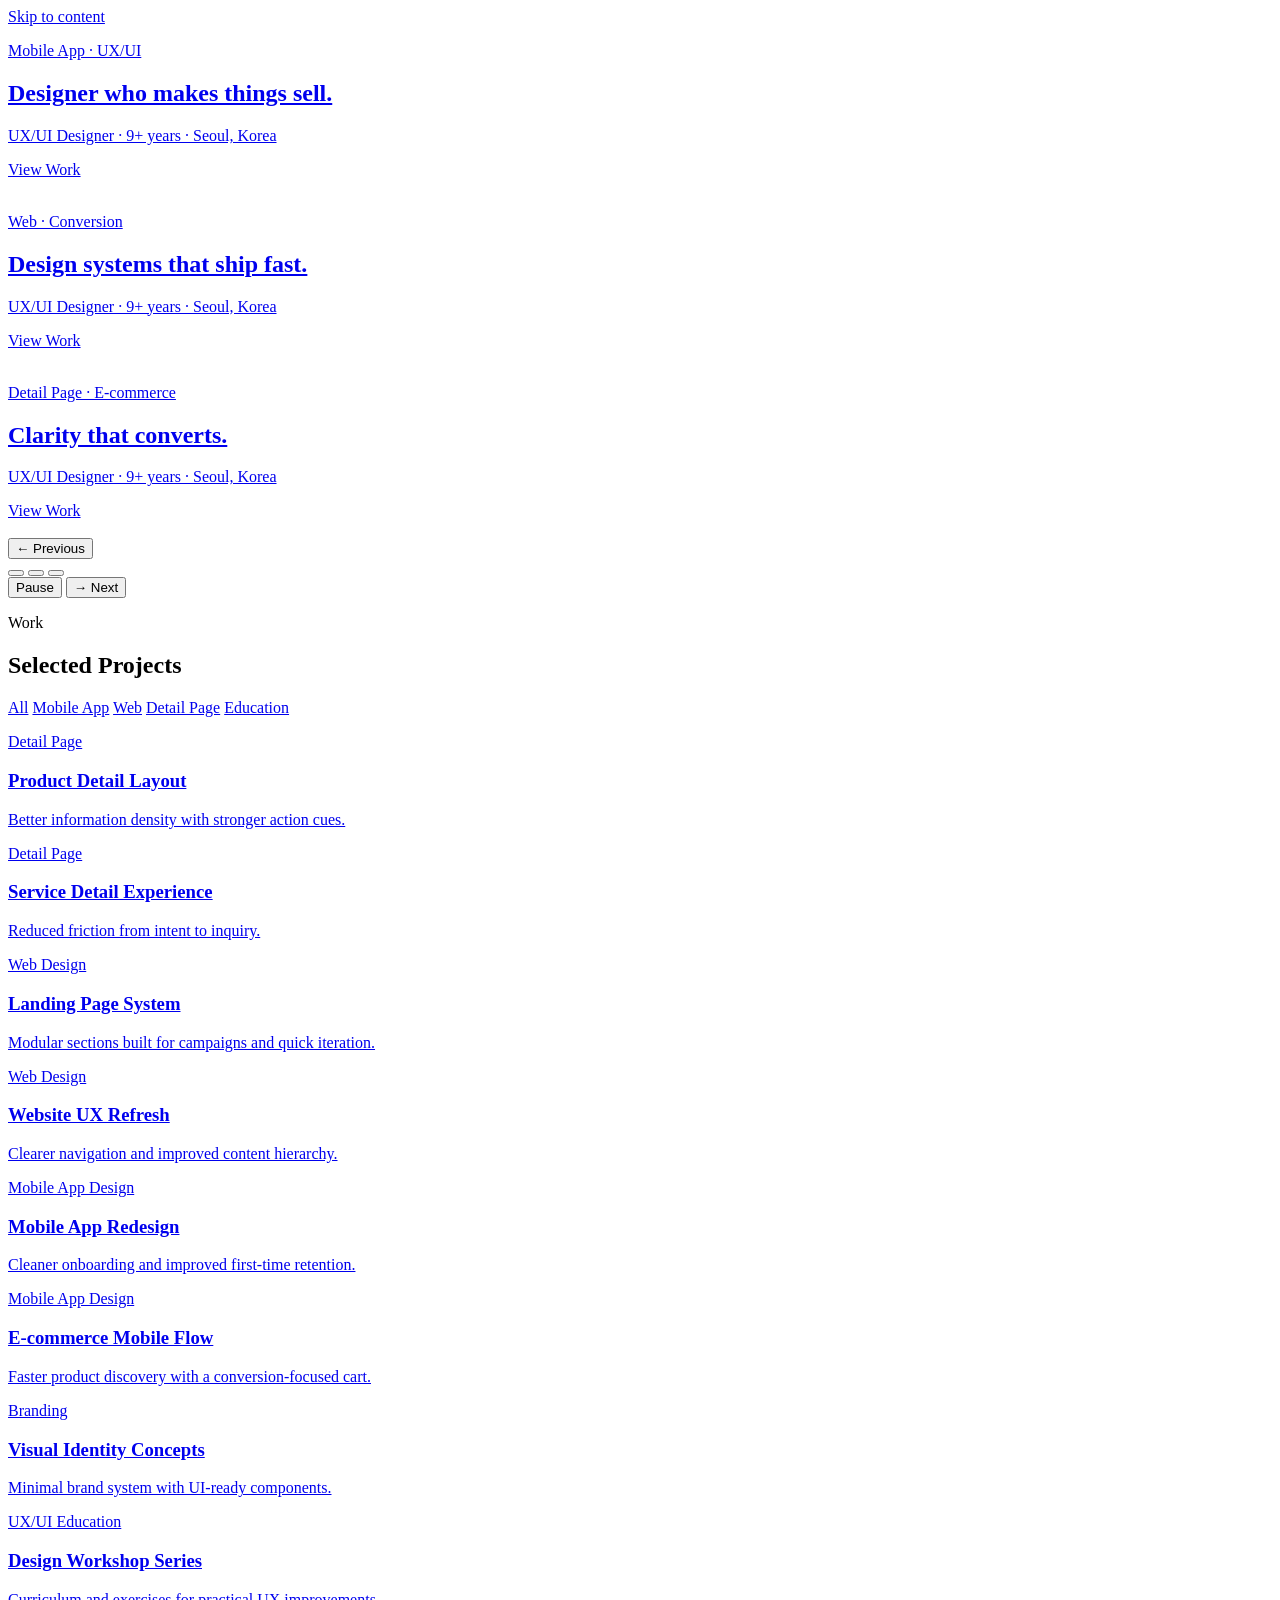
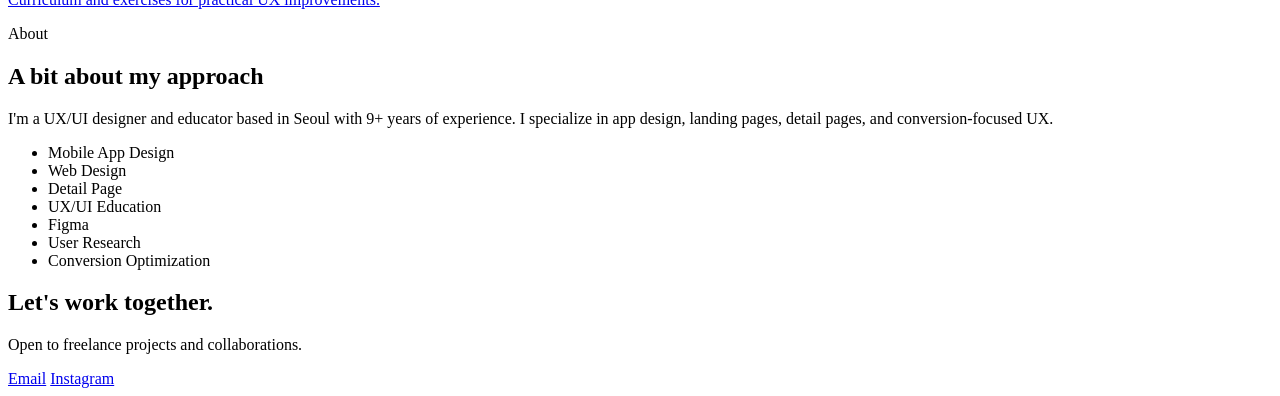
==== index.html @ 03df5ff6 "Add files via upload" ====
<!doctype html>
<html lang="en">
  <head>
    <meta charset="utf-8" />
    <meta name="viewport" content="width=device-width, initial-scale=1" />
    <title>Needesignlab — UX/UI Designer</title>
    <meta name="description" content="Needesignlab — UX/UI designer portfolio." />
    <meta name="author" content="Needesignlab" />

    <meta property="og:title" content="Needesignlab — UX/UI Designer" />
    <meta property="og:description" content="Needesignlab — UX/UI designer portfolio." />
    <meta property="og:type" content="website" />
    <meta property="og:image" content="assets/images/og-image.png" />

    <meta name="twitter:card" content="summary_large_image" />
    <meta name="twitter:title" content="Needesignlab — UX/UI Designer" />
    <meta
      name="twitter:description"
      content="Needesignlab — UX/UI designer portfolio."
    />
    <meta name="twitter:image" content="assets/images/og-image.png" />

    <link rel="preconnect" href="https://fonts.googleapis.com" />
    <link rel="preconnect" href="https://fonts.gstatic.com" crossorigin />
    <link
      href="https://fonts.googleapis.com/css2?family=Inter:wght@400;500;600&family=Playfair+Display:wght@500;600;700&display=swap"
      rel="stylesheet"
    />

    <link rel="stylesheet" href="css/style.css" />
    <script src="js/main.js?v=20260409" defer></script>
  </head>
  <body>
    <a class="skip-link" href="#main">Skip to content</a>

    <header class="site-header" role="banner"></header>

    <main id="main" class="site-main" role="main">
      <section id="hero" class="section section--hero" aria-label="Hero">
        <div class="container">
          <div
            class="hero-slider"
            data-hero-slider
            role="region"
            aria-roledescription="carousel"
            aria-label="Featured projects"
          >
            <div class="hero-slider__viewport">
              <div class="hero-slider__track" data-hero-track>
                <a
                  class="hero-slide"
                  href="project-mobile-1.html"
                  target="_blank"
                  rel="noopener noreferrer"
                  aria-label="View project: Mobile App — Subscription App Redesign"
                >
                  <div class="hero-slide__content">
                    <p class="hero-slide__meta">Mobile App · UX/UI</p>
                    <h1 class="hero-slide__title">Designer who makes things sell.</h1>
                    <p class="hero-slide__subtext">
                      UX/UI Designer · 9+ years · Seoul, Korea
                    </p>
                    <span class="btn hero-slide__cta">View Work</span>
                  </div>
                  <div class="hero-slide__media" aria-hidden="true">
                    <img
                      class="hero-slide__img"
                      src="assets/images/hero-1.jpg"
                      alt=""
                      loading="eager"
                      decoding="async"
                    />
                  </div>
                </a>

                <a
                  class="hero-slide"
                  href="project-web-1.html"
                  target="_blank"
                  rel="noopener noreferrer"
                  aria-label="View project: Web — Landing Page System"
                >
                  <div class="hero-slide__content">
                    <p class="hero-slide__meta">Web · Conversion</p>
                    <h2 class="hero-slide__title">Design systems that ship fast.</h2>
                    <p class="hero-slide__subtext">
                      UX/UI Designer · 9+ years · Seoul, Korea
                    </p>
                    <span class="btn hero-slide__cta">View Work</span>
                  </div>
                  <div class="hero-slide__media" aria-hidden="true">
                    <img
                      class="hero-slide__img"
                      src="assets/images/hero-2.jpg"
                      alt=""
                      loading="lazy"
                      decoding="async"
                    />
                  </div>
                </a>

                <a
                  class="hero-slide"
                  href="project-detail-1.html"
                  target="_blank"
                  rel="noopener noreferrer"
                  aria-label="View project: Detail Page — Product Story Layout"
                >
                  <div class="hero-slide__content">
                    <p class="hero-slide__meta">Detail Page · E-commerce</p>
                    <h2 class="hero-slide__title">Clarity that converts.</h2>
                    <p class="hero-slide__subtext">
                      UX/UI Designer · 9+ years · Seoul, Korea
                    </p>
                    <span class="btn hero-slide__cta">View Work</span>
                  </div>
                  <div class="hero-slide__media" aria-hidden="true">
                    <img
                      class="hero-slide__img"
                      src="assets/images/hero-3.jpg"
                      alt=""
                      loading="lazy"
                      decoding="async"
                    />
                  </div>
                </a>
              </div>
            </div>

            <div class="hero-slider__controls" aria-label="Carousel controls">
              <button class="icon-btn" type="button" data-hero-prev>
                <span aria-hidden="true">←</span>
                <span class="sr-only">Previous</span>
              </button>

              <div class="hero-dots" role="tablist" aria-label="Select slide">
                <button
                  class="hero-dot"
                  type="button"
                  data-hero-dot="0"
                  role="tab"
                  aria-label="Slide 1"
                ></button>
                <button
                  class="hero-dot"
                  type="button"
                  data-hero-dot="1"
                  role="tab"
                  aria-label="Slide 2"
                ></button>
                <button
                  class="hero-dot"
                  type="button"
                  data-hero-dot="2"
                  role="tab"
                  aria-label="Slide 3"
                ></button>
              </div>

              <button
                class="icon-btn"
                type="button"
                data-hero-pause
                aria-pressed="false"
              >
                <span class="hero-pause__label" data-hero-pause-label>Pause</span>
              </button>

              <button class="icon-btn" type="button" data-hero-next>
                <span aria-hidden="true">→</span>
                <span class="sr-only">Next</span>
              </button>
            </div>

            <p class="sr-only" aria-live="polite" data-hero-live></p>
          </div>
        </div>
      </section>
      <section id="work" class="section section--work" aria-label="Work">
        <div class="container">
          <header class="section-head work-head">
            <p class="section-head__label">Work</p>
            <h2 class="section-head__title">Selected Projects</h2>
          </header>

          <!-- CSS-only filter targets -->
          <span
            id="work-filter-all"
            class="work-filter-target"
            aria-hidden="true"
          ></span>
          <span
            id="work-filter-mobile"
            class="work-filter-target"
            aria-hidden="true"
          ></span>
          <span
            id="work-filter-web"
            class="work-filter-target"
            aria-hidden="true"
          ></span>
          <span
            id="work-filter-detail"
            class="work-filter-target"
            aria-hidden="true"
          ></span>
          <span
            id="work-filter-education"
            class="work-filter-target"
            aria-hidden="true"
          ></span>

          <div class="work-filters" aria-label="Project category filters">
            <a class="work-filters__link" href="#work-filter-all">All</a>
            <a class="work-filters__link" href="#work-filter-mobile">Mobile App</a>
            <a class="work-filters__link" href="#work-filter-web">Web</a>
            <a class="work-filters__link" href="#work-filter-detail">Detail Page</a>
            <a class="work-filters__link" href="#work-filter-education"
              >Education</a
            >
          </div>

          <div class="work-grid" aria-label="Portfolio projects grid">
            <a
              class="project-card project-card--detail"
              href="project-detail-1.html"
              target="_blank"
              rel="noopener noreferrer"
              aria-label="Open project in new tab: Product Detail Layout"
            >
              <div class="project-card__thumb" aria-hidden="true"></div>
              <div class="project-card__body">
                <p class="project-card__category">Detail Page</p>
                <h3 class="project-card__title">Product Detail Layout</h3>
                <p class="project-card__desc">
                  Better information density with stronger action cues.
                </p>
              </div>
            </a>

            <a
              class="project-card project-card--detail"
              href="project-detail-2.html"
              target="_blank"
              rel="noopener noreferrer"
              aria-label="Open project in new tab: Service Detail Experience"
            >
              <div class="project-card__thumb" aria-hidden="true"></div>
              <div class="project-card__body">
                <p class="project-card__category">Detail Page</p>
                <h3 class="project-card__title">Service Detail Experience</h3>
                <p class="project-card__desc">
                  Reduced friction from intent to inquiry.
                </p>
              </div>
            </a>

            <a
              class="project-card project-card--web"
              href="project-web-1.html"
              target="_blank"
              rel="noopener noreferrer"
              aria-label="Open project in new tab: Landing Page System"
            >
              <div class="project-card__thumb" aria-hidden="true"></div>
              <div class="project-card__body">
                <p class="project-card__category">Web Design</p>
                <h3 class="project-card__title">Landing Page System</h3>
                <p class="project-card__desc">
                  Modular sections built for campaigns and quick iteration.
                </p>
              </div>
            </a>

            <a
              class="project-card project-card--web"
              href="project-web-2.html"
              target="_blank"
              rel="noopener noreferrer"
              aria-label="Open project in new tab: Website UX Refresh"
            >
              <div class="project-card__thumb" aria-hidden="true"></div>
              <div class="project-card__body">
                <p class="project-card__category">Web Design</p>
                <h3 class="project-card__title">Website UX Refresh</h3>
                <p class="project-card__desc">
                  Clearer navigation and improved content hierarchy.
                </p>
              </div>
            </a>

            <a
              class="project-card project-card--mobile"
              href="project-mobile-1.html"
              target="_blank"
              rel="noopener noreferrer"
              aria-label="Open project in new tab: Mobile App Redesign"
            >
              <div class="project-card__thumb" aria-hidden="true"></div>
              <div class="project-card__body">
                <p class="project-card__category">Mobile App Design</p>
                <h3 class="project-card__title">Mobile App Redesign</h3>
                <p class="project-card__desc">
                  Cleaner onboarding and improved first-time retention.
                </p>
              </div>
            </a>

            <a
              class="project-card project-card--mobile"
              href="project-mobile-2.html"
              target="_blank"
              rel="noopener noreferrer"
              aria-label="Open project in new tab: E-commerce Mobile Flow"
            >
              <div class="project-card__thumb" aria-hidden="true"></div>
              <div class="project-card__body">
                <p class="project-card__category">Mobile App Design</p>
                <h3 class="project-card__title">E-commerce Mobile Flow</h3>
                <p class="project-card__desc">
                  Faster product discovery with a conversion-focused cart.
                </p>
              </div>
            </a>

            <a
              class="project-card project-card--branding"
              href="project-branding-1.html"
              target="_blank"
              rel="noopener noreferrer"
              aria-label="Open project in new tab: Visual Identity Concepts"
            >
              <div class="project-card__thumb" aria-hidden="true"></div>
              <div class="project-card__body">
                <p class="project-card__category">Branding</p>
                <h3 class="project-card__title">Visual Identity Concepts</h3>
                <p class="project-card__desc">
                  Minimal brand system with UI-ready components.
                </p>
              </div>
            </a>

            <a
              class="project-card project-card--education"
              href="project-education-1.html"
              target="_blank"
              rel="noopener noreferrer"
              aria-label="Open project in new tab: Design Workshop Series"
            >
              <div class="project-card__thumb" aria-hidden="true"></div>
              <div class="project-card__body">
                <p class="project-card__category">UX/UI Education</p>
                <h3 class="project-card__title">Design Workshop Series</h3>
                <p class="project-card__desc">
                  Curriculum and exercises for practical UX improvements.
                </p>
              </div>
            </a>
          </div>
        </div>
      </section>
      <section id="about" class="section section--about" aria-label="About">
        <div class="container">
          <header class="section-head">
            <p class="section-head__label">About</p>
            <h2 class="section-head__title">A bit about my approach</h2>
          </header>

          <div class="about">
            <div class="about__bio">
              <p>
                I'm a UX/UI designer and educator based in Seoul with 9+ years of
                experience. I specialize in app design, landing pages, detail pages,
                and conversion-focused UX.
              </p>
            </div>

            <div class="about__skills" aria-label="Skills">
              <ul class="tag-list">
                <li class="tag">Mobile App Design</li>
                <li class="tag">Web Design</li>
                <li class="tag">Detail Page</li>
                <li class="tag">UX/UI Education</li>
                <li class="tag">Figma</li>
                <li class="tag">User Research</li>
                <li class="tag">Conversion Optimization</li>
              </ul>
            </div>
          </div>
        </div>
      </section>
      <section id="contact" class="section section--contact" aria-label="Contact">
        <div class="container">
          <div class="contact">
            <header class="contact__head">
              <h2 class="contact__title">Let's work together.</h2>
              <p class="contact__subtext">
                Open to freelance projects and collaborations.
              </p>
            </header>

            <div class="contact__actions" aria-label="Contact actions">
              <a class="btn btn--outline" href="mailto:hello@needesignlab.com"
                >Email</a
              >
              <a
                class="btn btn--outline"
                href="https://instagram.com/"
                target="_blank"
                rel="noreferrer"
                >Instagram</a
              >
            </div>
          </div>
        </div>
      </section>
    </main>

    <footer class="site-footer" role="contentinfo"></footer>
  </body>
</html>
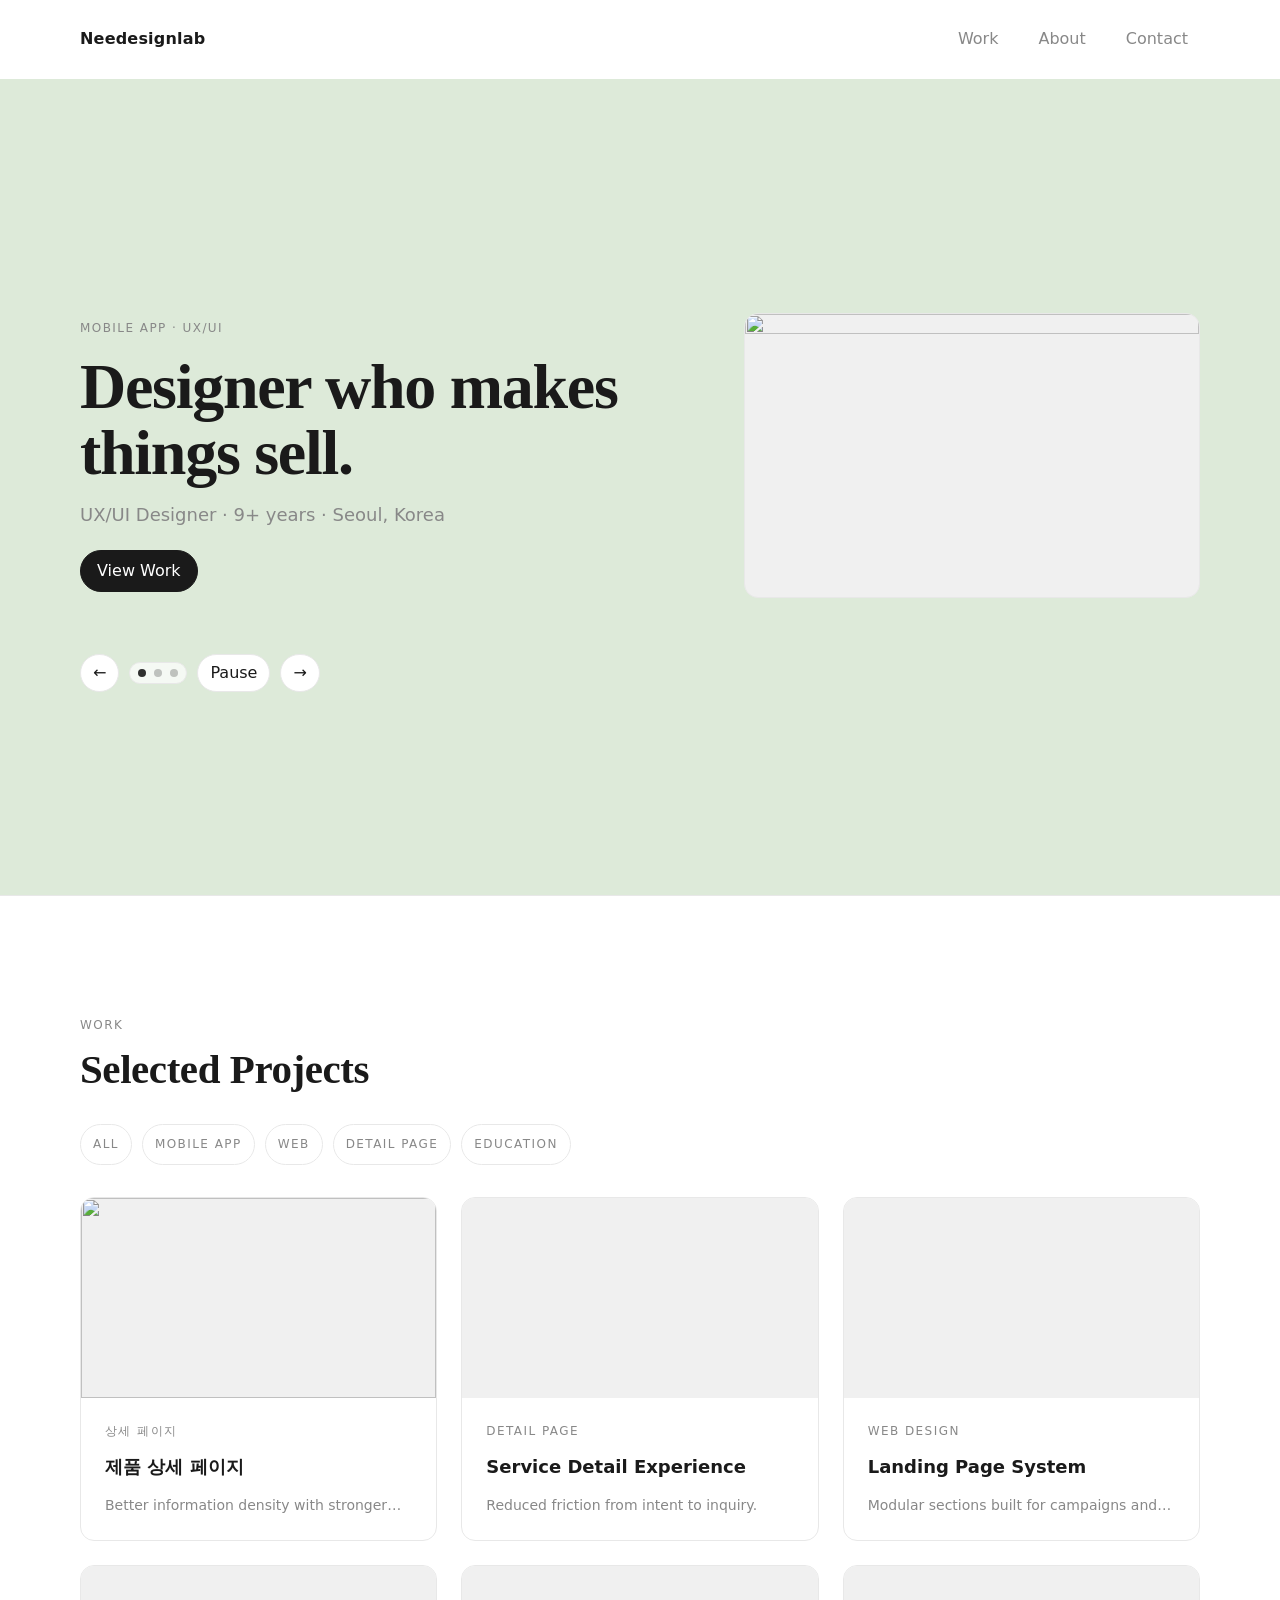
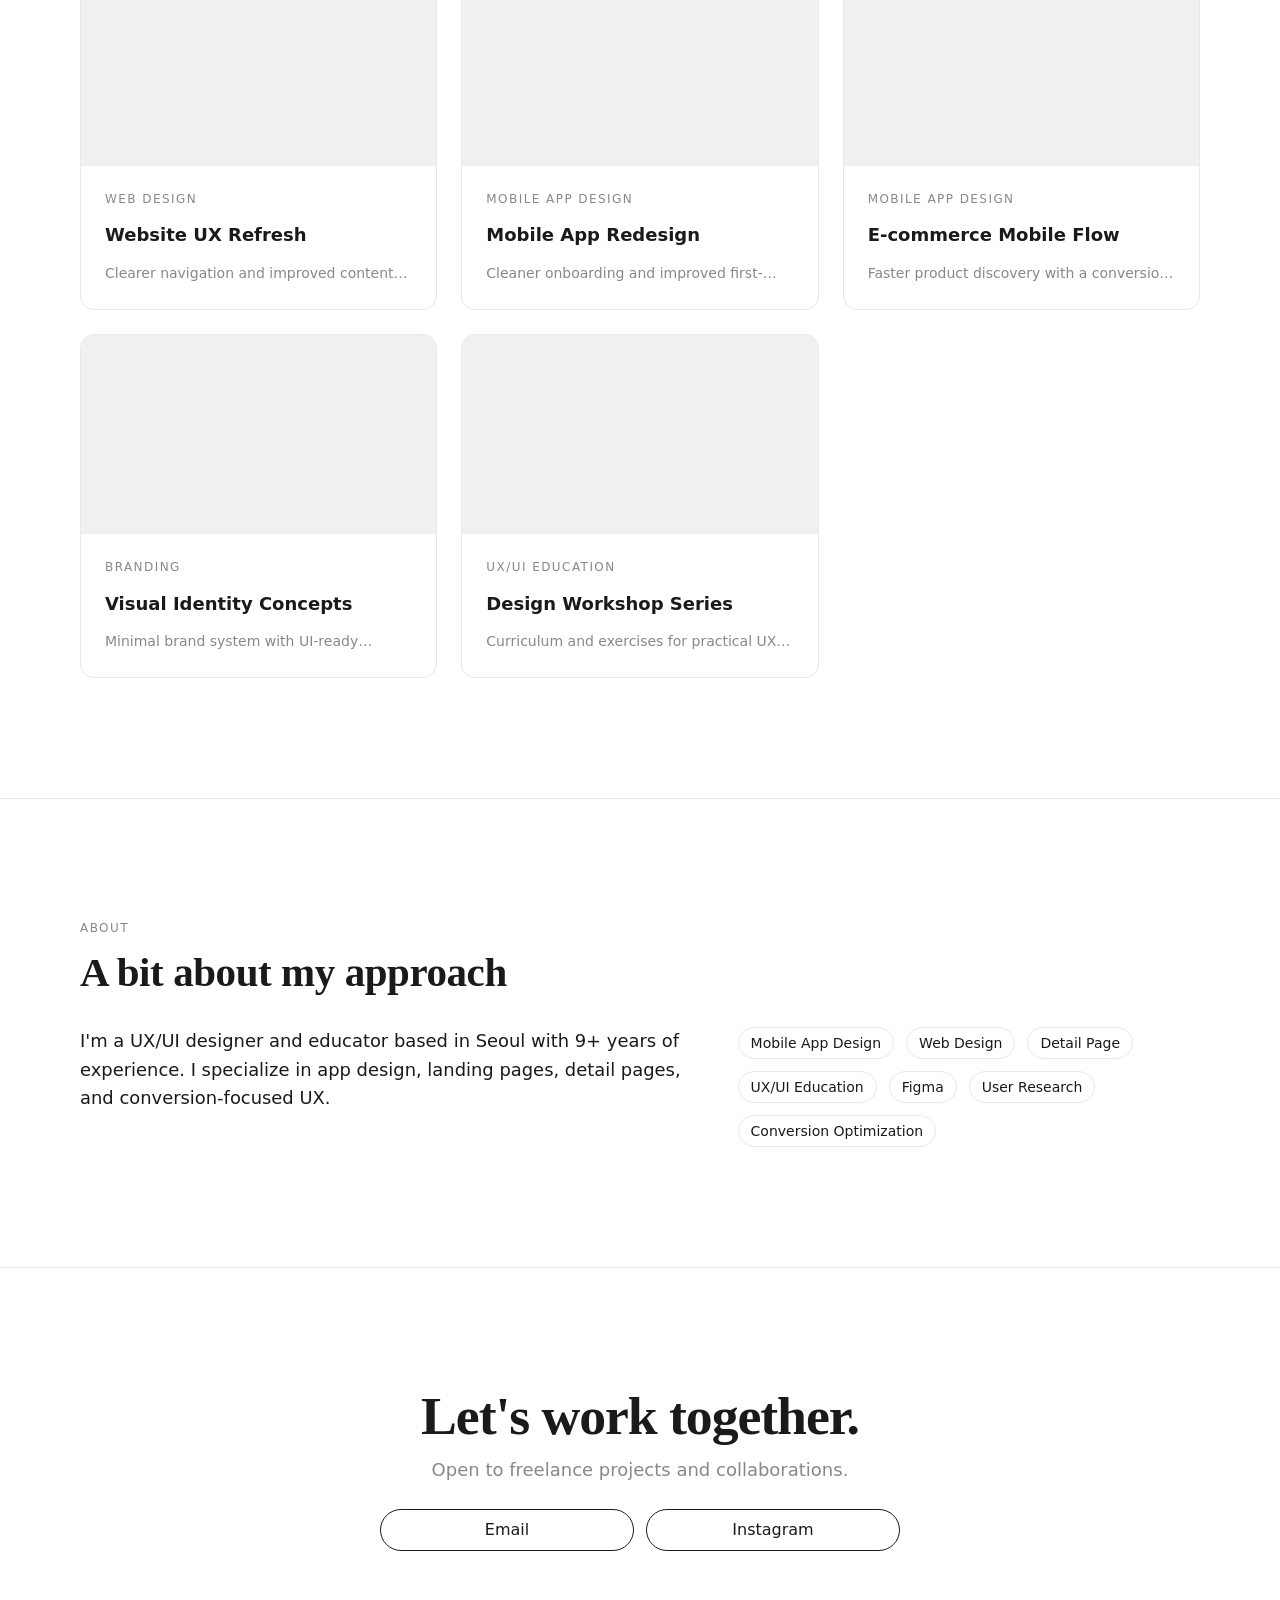
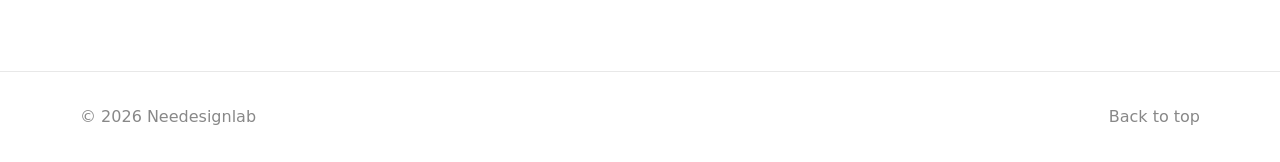
==== commit 0fb79980: "상세페이지 제목 변경함" ====
--- a/index.html
+++ b/index.html
@@ -1,421 +1,421 @@
-<!doctype html>
-<html lang="en">
-  <head>
-    <meta charset="utf-8" />
-    <meta name="viewport" content="width=device-width, initial-scale=1" />
-    <title>Needesignlab — UX/UI Designer</title>
-    <meta name="description" content="Needesignlab — UX/UI designer portfolio." />
-    <meta name="author" content="Needesignlab" />
-
-    <meta property="og:title" content="Needesignlab — UX/UI Designer" />
-    <meta property="og:description" content="Needesignlab — UX/UI designer portfolio." />
-    <meta property="og:type" content="website" />
-    <meta property="og:image" content="assets/images/og-image.png" />
-
-    <meta name="twitter:card" content="summary_large_image" />
-    <meta name="twitter:title" content="Needesignlab — UX/UI Designer" />
-    <meta
-      name="twitter:description"
-      content="Needesignlab — UX/UI designer portfolio."
-    />
-    <meta name="twitter:image" content="assets/images/og-image.png" />
-
-    <link rel="preconnect" href="https://fonts.googleapis.com" />
-    <link rel="preconnect" href="https://fonts.gstatic.com" crossorigin />
-    <link
-      href="https://fonts.googleapis.com/css2?family=Inter:wght@400;500;600&family=Playfair+Display:wght@500;600;700&display=swap"
-      rel="stylesheet"
-    />
-
-    <link rel="stylesheet" href="css/style.css" />
-    <script src="js/main.js?v=20260409" defer></script>
-  </head>
-  <body>
-    <a class="skip-link" href="#main">Skip to content</a>
-
-    <header class="site-header" role="banner"></header>
-
-    <main id="main" class="site-main" role="main">
-      <section id="hero" class="section section--hero" aria-label="Hero">
-        <div class="container">
-          <div
-            class="hero-slider"
-            data-hero-slider
-            role="region"
-            aria-roledescription="carousel"
-            aria-label="Featured projects"
-          >
-            <div class="hero-slider__viewport">
-              <div class="hero-slider__track" data-hero-track>
-                <a
-                  class="hero-slide"
-                  href="project-mobile-1.html"
-                  target="_blank"
-                  rel="noopener noreferrer"
-                  aria-label="View project: Mobile App — Subscription App Redesign"
-                >
-                  <div class="hero-slide__content">
-                    <p class="hero-slide__meta">Mobile App · UX/UI</p>
-                    <h1 class="hero-slide__title">Designer who makes things sell.</h1>
-                    <p class="hero-slide__subtext">
-                      UX/UI Designer · 9+ years · Seoul, Korea
-                    </p>
-                    <span class="btn hero-slide__cta">View Work</span>
-                  </div>
-                  <div class="hero-slide__media" aria-hidden="true">
-                    <img
-                      class="hero-slide__img"
-                      src="assets/images/hero-1.jpg"
-                      alt=""
-                      loading="eager"
-                      decoding="async"
-                    />
-                  </div>
-                </a>
-
-                <a
-                  class="hero-slide"
-                  href="project-web-1.html"
-                  target="_blank"
-                  rel="noopener noreferrer"
-                  aria-label="View project: Web — Landing Page System"
-                >
-                  <div class="hero-slide__content">
-                    <p class="hero-slide__meta">Web · Conversion</p>
-                    <h2 class="hero-slide__title">Design systems that ship fast.</h2>
-                    <p class="hero-slide__subtext">
-                      UX/UI Designer · 9+ years · Seoul, Korea
-                    </p>
-                    <span class="btn hero-slide__cta">View Work</span>
-                  </div>
-                  <div class="hero-slide__media" aria-hidden="true">
-                    <img
-                      class="hero-slide__img"
-                      src="assets/images/hero-2.jpg"
-                      alt=""
-                      loading="lazy"
-                      decoding="async"
-                    />
-                  </div>
-                </a>
-
-                <a
-                  class="hero-slide"
-                  href="project-detail-1.html"
-                  target="_blank"
-                  rel="noopener noreferrer"
-                  aria-label="View project: Detail Page — Product Story Layout"
-                >
-                  <div class="hero-slide__content">
-                    <p class="hero-slide__meta">Detail Page · E-commerce</p>
-                    <h2 class="hero-slide__title">Clarity that converts.</h2>
-                    <p class="hero-slide__subtext">
-                      UX/UI Designer · 9+ years · Seoul, Korea
-                    </p>
-                    <span class="btn hero-slide__cta">View Work</span>
-                  </div>
-                  <div class="hero-slide__media" aria-hidden="true">
-                    <img
-                      class="hero-slide__img"
-                      src="assets/images/hero-3.jpg"
-                      alt=""
-                      loading="lazy"
-                      decoding="async"
-                    />
-                  </div>
-                </a>
-              </div>
-            </div>
-
-            <div class="hero-slider__controls" aria-label="Carousel controls">
-              <button class="icon-btn" type="button" data-hero-prev>
-                <span aria-hidden="true">←</span>
-                <span class="sr-only">Previous</span>
-              </button>
-
-              <div class="hero-dots" role="tablist" aria-label="Select slide">
-                <button
-                  class="hero-dot"
-                  type="button"
-                  data-hero-dot="0"
-                  role="tab"
-                  aria-label="Slide 1"
-                ></button>
-                <button
-                  class="hero-dot"
-                  type="button"
-                  data-hero-dot="1"
-                  role="tab"
-                  aria-label="Slide 2"
-                ></button>
-                <button
-                  class="hero-dot"
-                  type="button"
-                  data-hero-dot="2"
-                  role="tab"
-                  aria-label="Slide 3"
-                ></button>
-              </div>
-
-              <button
-                class="icon-btn"
-                type="button"
-                data-hero-pause
-                aria-pressed="false"
-              >
-                <span class="hero-pause__label" data-hero-pause-label>Pause</span>
-              </button>
-
-              <button class="icon-btn" type="button" data-hero-next>
-                <span aria-hidden="true">→</span>
-                <span class="sr-only">Next</span>
-              </button>
-            </div>
-
-            <p class="sr-only" aria-live="polite" data-hero-live></p>
-          </div>
-        </div>
-      </section>
-      <section id="work" class="section section--work" aria-label="Work">
-        <div class="container">
-          <header class="section-head work-head">
-            <p class="section-head__label">Work</p>
-            <h2 class="section-head__title">Selected Projects</h2>
-          </header>
-
-          <!-- CSS-only filter targets -->
-          <span
-            id="work-filter-all"
-            class="work-filter-target"
-            aria-hidden="true"
-          ></span>
-          <span
-            id="work-filter-mobile"
-            class="work-filter-target"
-            aria-hidden="true"
-          ></span>
-          <span
-            id="work-filter-web"
-            class="work-filter-target"
-            aria-hidden="true"
-          ></span>
-          <span
-            id="work-filter-detail"
-            class="work-filter-target"
-            aria-hidden="true"
-          ></span>
-          <span
-            id="work-filter-education"
-            class="work-filter-target"
-            aria-hidden="true"
-          ></span>
-
-          <div class="work-filters" aria-label="Project category filters">
-            <a class="work-filters__link" href="#work-filter-all">All</a>
-            <a class="work-filters__link" href="#work-filter-mobile">Mobile App</a>
-            <a class="work-filters__link" href="#work-filter-web">Web</a>
-            <a class="work-filters__link" href="#work-filter-detail">Detail Page</a>
-            <a class="work-filters__link" href="#work-filter-education"
-              >Education</a
-            >
-          </div>
-
-          <div class="work-grid" aria-label="Portfolio projects grid">
-            <a
-              class="project-card project-card--detail"
-              href="project-detail-1.html"
-              target="_blank"
-              rel="noopener noreferrer"
-              aria-label="Open project in new tab: Product Detail Layout"
-            >
-              <div class="project-card__thumb" aria-hidden="true"></div>
-              <div class="project-card__body">
-                <p class="project-card__category">Detail Page</p>
-                <h3 class="project-card__title">Product Detail Layout</h3>
-                <p class="project-card__desc">
-                  Better information density with stronger action cues.
-                </p>
-              </div>
-            </a>
-
-            <a
-              class="project-card project-card--detail"
-              href="project-detail-2.html"
-              target="_blank"
-              rel="noopener noreferrer"
-              aria-label="Open project in new tab: Service Detail Experience"
-            >
-              <div class="project-card__thumb" aria-hidden="true"></div>
-              <div class="project-card__body">
-                <p class="project-card__category">Detail Page</p>
-                <h3 class="project-card__title">Service Detail Experience</h3>
-                <p class="project-card__desc">
-                  Reduced friction from intent to inquiry.
-                </p>
-              </div>
-            </a>
-
-            <a
-              class="project-card project-card--web"
-              href="project-web-1.html"
-              target="_blank"
-              rel="noopener noreferrer"
-              aria-label="Open project in new tab: Landing Page System"
-            >
-              <div class="project-card__thumb" aria-hidden="true"></div>
-              <div class="project-card__body">
-                <p class="project-card__category">Web Design</p>
-                <h3 class="project-card__title">Landing Page System</h3>
-                <p class="project-card__desc">
-                  Modular sections built for campaigns and quick iteration.
-                </p>
-              </div>
-            </a>
-
-            <a
-              class="project-card project-card--web"
-              href="project-web-2.html"
-              target="_blank"
-              rel="noopener noreferrer"
-              aria-label="Open project in new tab: Website UX Refresh"
-            >
-              <div class="project-card__thumb" aria-hidden="true"></div>
-              <div class="project-card__body">
-                <p class="project-card__category">Web Design</p>
-                <h3 class="project-card__title">Website UX Refresh</h3>
-                <p class="project-card__desc">
-                  Clearer navigation and improved content hierarchy.
-                </p>
-              </div>
-            </a>
-
-            <a
-              class="project-card project-card--mobile"
-              href="project-mobile-1.html"
-              target="_blank"
-              rel="noopener noreferrer"
-              aria-label="Open project in new tab: Mobile App Redesign"
-            >
-              <div class="project-card__thumb" aria-hidden="true"></div>
-              <div class="project-card__body">
-                <p class="project-card__category">Mobile App Design</p>
-                <h3 class="project-card__title">Mobile App Redesign</h3>
-                <p class="project-card__desc">
-                  Cleaner onboarding and improved first-time retention.
-                </p>
-              </div>
-            </a>
-
-            <a
-              class="project-card project-card--mobile"
-              href="project-mobile-2.html"
-              target="_blank"
-              rel="noopener noreferrer"
-              aria-label="Open project in new tab: E-commerce Mobile Flow"
-            >
-              <div class="project-card__thumb" aria-hidden="true"></div>
-              <div class="project-card__body">
-                <p class="project-card__category">Mobile App Design</p>
-                <h3 class="project-card__title">E-commerce Mobile Flow</h3>
-                <p class="project-card__desc">
-                  Faster product discovery with a conversion-focused cart.
-                </p>
-              </div>
-            </a>
-
-            <a
-              class="project-card project-card--branding"
-              href="project-branding-1.html"
-              target="_blank"
-              rel="noopener noreferrer"
-              aria-label="Open project in new tab: Visual Identity Concepts"
-            >
-              <div class="project-card__thumb" aria-hidden="true"></div>
-              <div class="project-card__body">
-                <p class="project-card__category">Branding</p>
-                <h3 class="project-card__title">Visual Identity Concepts</h3>
-                <p class="project-card__desc">
-                  Minimal brand system with UI-ready components.
-                </p>
-              </div>
-            </a>
-
-            <a
-              class="project-card project-card--education"
-              href="project-education-1.html"
-              target="_blank"
-              rel="noopener noreferrer"
-              aria-label="Open project in new tab: Design Workshop Series"
-            >
-              <div class="project-card__thumb" aria-hidden="true"></div>
-              <div class="project-card__body">
-                <p class="project-card__category">UX/UI Education</p>
-                <h3 class="project-card__title">Design Workshop Series</h3>
-                <p class="project-card__desc">
-                  Curriculum and exercises for practical UX improvements.
-                </p>
-              </div>
-            </a>
-          </div>
-        </div>
-      </section>
-      <section id="about" class="section section--about" aria-label="About">
-        <div class="container">
-          <header class="section-head">
-            <p class="section-head__label">About</p>
-            <h2 class="section-head__title">A bit about my approach</h2>
-          </header>
-
-          <div class="about">
-            <div class="about__bio">
-              <p>
-                I'm a UX/UI designer and educator based in Seoul with 9+ years of
-                experience. I specialize in app design, landing pages, detail pages,
-                and conversion-focused UX.
-              </p>
-            </div>
-
-            <div class="about__skills" aria-label="Skills">
-              <ul class="tag-list">
-                <li class="tag">Mobile App Design</li>
-                <li class="tag">Web Design</li>
-                <li class="tag">Detail Page</li>
-                <li class="tag">UX/UI Education</li>
-                <li class="tag">Figma</li>
-                <li class="tag">User Research</li>
-                <li class="tag">Conversion Optimization</li>
-              </ul>
-            </div>
-          </div>
-        </div>
-      </section>
-      <section id="contact" class="section section--contact" aria-label="Contact">
-        <div class="container">
-          <div class="contact">
-            <header class="contact__head">
-              <h2 class="contact__title">Let's work together.</h2>
-              <p class="contact__subtext">
-                Open to freelance projects and collaborations.
-              </p>
-            </header>
-
-            <div class="contact__actions" aria-label="Contact actions">
-              <a class="btn btn--outline" href="mailto:hello@needesignlab.com"
-                >Email</a
-              >
-              <a
-                class="btn btn--outline"
-                href="https://instagram.com/"
-                target="_blank"
-                rel="noreferrer"
-                >Instagram</a
-              >
-            </div>
-          </div>
-        </div>
-      </section>
-    </main>
-
-    <footer class="site-footer" role="contentinfo"></footer>
-  </body>
-</html>
+<!doctype html>
+<html lang="ko">
+  <head>
+    <meta charset="utf-8" />
+    <meta name="viewport" content="width=device-width, initial-scale=1" />
+    <title>Needesignlab — UX/UI Designer</title>
+    <meta name="description" content="Needesignlab — UX/UI designer portfolio." />
+    <meta name="author" content="Needesignlab" />
+
+    <meta property="og:title" content="Needesignlab — UX/UI Designer" />
+    <meta property="og:description" content="Needesignlab — UX/UI designer portfolio." />
+    <meta property="og:type" content="website" />
+    <meta property="og:image" content="assets/images/og-image.png" />
+
+    <meta name="twitter:card" content="summary_large_image" />
+    <meta name="twitter:title" content="Needesignlab — UX/UI Designer" />
+    <meta
+      name="twitter:description"
+      content="Needesignlab — UX/UI designer portfolio."
+    />
+    <meta name="twitter:image" content="assets/images/og-image.png" />
+
+    <link rel="preconnect" href="https://fonts.googleapis.com" />
+    <link rel="preconnect" href="https://fonts.gstatic.com" crossorigin />
+    <link
+      href="https://fonts.googleapis.com/css2?family=Inter:wght@400;500;600&family=Playfair+Display:wght@500;600;700&display=swap"
+      rel="stylesheet"
+    />
+
+    <link rel="stylesheet" href="css/style.css" />
+    <script src="js/main.js?v=20260409" defer></script>
+  </head>
+  <body>
+    <a class="skip-link" href="#main">Skip to content</a>
+
+    <header class="site-header" role="banner"></header>
+
+    <main id="main" class="site-main" role="main">
+      <section id="hero" class="section section--hero" aria-label="Hero">
+        <div class="container">
+          <div
+            class="hero-slider"
+            data-hero-slider
+            role="region"
+            aria-roledescription="carousel"
+            aria-label="Featured projects"
+          >
+            <div class="hero-slider__viewport">
+              <div class="hero-slider__track" data-hero-track>
+                <a
+                  class="hero-slide hero-slide--1"
+                  href="project-mobile-1.html"
+                  target="_blank"
+                  rel="noopener noreferrer"
+                  aria-label="View project: Mobile App — Subscription App Redesign"
+                >
+                  <div class="hero-slide__content">
+                    <p class="hero-slide__meta">Mobile App · UX/UI</p>
+                    <h1 class="hero-slide__title">Designer who makes things sell.</h1>
+                    <p class="hero-slide__subtext">
+                      UX/UI Designer · 9+ years · Seoul, Korea
+                    </p>
+                    <span class="btn hero-slide__cta">View Work</span>
+                  </div>
+                  <div class="hero-slide__media" aria-hidden="true">
+                    <img
+                      class="hero-slide__img"
+                      src="assets/images/hero%20banner%201.png"
+                      alt=""
+                      loading="eager"
+                      decoding="async"
+                    />
+                  </div>
+                </a>
+
+                <a
+                  class="hero-slide hero-slide--2"
+                  href="project-web-1.html"
+                  target="_blank"
+                  rel="noopener noreferrer"
+                  aria-label="View project: Web — Landing Page System"
+                >
+                  <div class="hero-slide__content">
+                    <p class="hero-slide__meta">Web · Conversion</p>
+                    <h2 class="hero-slide__title">Design systems that ship fast.</h2>
+                    <p class="hero-slide__subtext">
+                      UX/UI Designer · 9+ years · Seoul, Korea
+                    </p>
+                    <span class="btn hero-slide__cta">View Work</span>
+                  </div>
+                  <div class="hero-slide__media" aria-hidden="true">
+                    <img
+                      class="hero-slide__img"
+                      src="assets/images/hero%20banner%202.png"
+                      alt=""
+                      loading="lazy"
+                      decoding="async"
+                    />
+                  </div>
+                </a>
+
+                <a
+                  class="hero-slide hero-slide--3"
+                  href="project-detail-1.html"
+                  target="_blank"
+                  rel="noopener noreferrer"
+                  aria-label="View project: Detail Page — Product Story Layout"
+                >
+                  <div class="hero-slide__content">
+                    <p class="hero-slide__meta">Detail Page · E-commerce</p>
+                    <h2 class="hero-slide__title">Clarity that converts.</h2>
+                    <p class="hero-slide__subtext">
+                      UX/UI Designer · 9+ years · Seoul, Korea
+                    </p>
+                    <span class="btn hero-slide__cta">View Work</span>
+                  </div>
+                  <div class="hero-slide__media" aria-hidden="true">
+                    <img
+                      class="hero-slide__img"
+                      src="assets/images/hero%20banner%203.png"
+                      alt=""
+                      loading="lazy"
+                      decoding="async"
+                    />
+                  </div>
+                </a>
+              </div>
+            </div>
+
+            <div class="hero-slider__controls" aria-label="Carousel controls">
+              <button class="icon-btn" type="button" data-hero-prev>
+                <span aria-hidden="true">←</span>
+                <span class="sr-only">Previous</span>
+              </button>
+
+              <div class="hero-dots" role="tablist" aria-label="Select slide">
+                <button
+                  class="hero-dot"
+                  type="button"
+                  data-hero-dot="0"
+                  role="tab"
+                  aria-label="Slide 1"
+                ></button>
+                <button
+                  class="hero-dot"
+                  type="button"
+                  data-hero-dot="1"
+                  role="tab"
+                  aria-label="Slide 2"
+                ></button>
+                <button
+                  class="hero-dot"
+                  type="button"
+                  data-hero-dot="2"
+                  role="tab"
+                  aria-label="Slide 3"
+                ></button>
+              </div>
+
+              <button
+                class="icon-btn"
+                type="button"
+                data-hero-pause
+                aria-pressed="false"
+              >
+                <span class="hero-pause__label" data-hero-pause-label>Pause</span>
+              </button>
+
+              <button class="icon-btn" type="button" data-hero-next>
+                <span aria-hidden="true">→</span>
+                <span class="sr-only">Next</span>
+              </button>
+            </div>
+
+            <p class="sr-only" aria-live="polite" data-hero-live></p>
+          </div>
+        </div>
+      </section>
+      <section id="work" class="section section--work" aria-label="Work">
+        <div class="container">
+          <header class="section-head work-head">
+            <p class="section-head__label">Work</p>
+            <h2 class="section-head__title">Selected Projects</h2>
+          </header>
+
+          <!-- CSS-only filter targets -->
+          <span
+            id="work-filter-all"
+            class="work-filter-target"
+            aria-hidden="true"
+          ></span>
+          <span
+            id="work-filter-mobile"
+            class="work-filter-target"
+            aria-hidden="true"
+          ></span>
+          <span
+            id="work-filter-web"
+            class="work-filter-target"
+            aria-hidden="true"
+          ></span>
+          <span
+            id="work-filter-detail"
+            class="work-filter-target"
+            aria-hidden="true"
+          ></span>
+          <span
+            id="work-filter-education"
+            class="work-filter-target"
+            aria-hidden="true"
+          ></span>
+
+          <div class="work-filters" aria-label="Project category filters">
+            <a class="work-filters__link" href="#work-filter-all">All</a>
+            <a class="work-filters__link" href="#work-filter-mobile">Mobile App</a>
+            <a class="work-filters__link" href="#work-filter-web">Web</a>
+            <a class="work-filters__link" href="#work-filter-detail">Detail Page</a>
+            <a class="work-filters__link" href="#work-filter-education"
+              >Education</a
+            >
+          </div>
+
+          <div class="work-grid" aria-label="Portfolio projects grid">
+            <a
+              class="project-card project-card--detail"
+              href="project-detail-1.html"
+              target="_blank"
+              rel="noopener noreferrer"
+              aria-label="새 탭에서 프로젝트 열기: 제품 상세 페이지"
+            >
+              <div class="project-card__thumb" aria-hidden="true"></div>
+              <div class="project-card__body">
+                <p class="project-card__category">상세 페이지</p>
+                <h3 class="project-card__title">제품 상세 페이지</h3>
+                <p class="project-card__desc">
+                  Better information density with stronger action cues.
+                </p>
+              </div>
+            </a>
+
+            <a
+              class="project-card project-card--detail"
+              href="project-detail-2.html"
+              target="_blank"
+              rel="noopener noreferrer"
+              aria-label="Open project in new tab: Service Detail Experience"
+            >
+              <div class="project-card__thumb" aria-hidden="true"></div>
+              <div class="project-card__body">
+                <p class="project-card__category">Detail Page</p>
+                <h3 class="project-card__title">Service Detail Experience</h3>
+                <p class="project-card__desc">
+                  Reduced friction from intent to inquiry.
+                </p>
+              </div>
+            </a>
+
+            <a
+              class="project-card project-card--web"
+              href="project-web-1.html"
+              target="_blank"
+              rel="noopener noreferrer"
+              aria-label="Open project in new tab: Landing Page System"
+            >
+              <div class="project-card__thumb" aria-hidden="true"></div>
+              <div class="project-card__body">
+                <p class="project-card__category">Web Design</p>
+                <h3 class="project-card__title">Landing Page System</h3>
+                <p class="project-card__desc">
+                  Modular sections built for campaigns and quick iteration.
+                </p>
+              </div>
+            </a>
+
+            <a
+              class="project-card project-card--web"
+              href="project-web-2.html"
+              target="_blank"
+              rel="noopener noreferrer"
+              aria-label="Open project in new tab: Website UX Refresh"
+            >
+              <div class="project-card__thumb" aria-hidden="true"></div>
+              <div class="project-card__body">
+                <p class="project-card__category">Web Design</p>
+                <h3 class="project-card__title">Website UX Refresh</h3>
+                <p class="project-card__desc">
+                  Clearer navigation and improved content hierarchy.
+                </p>
+              </div>
+            </a>
+
+            <a
+              class="project-card project-card--mobile"
+              href="project-mobile-1.html"
+              target="_blank"
+              rel="noopener noreferrer"
+              aria-label="Open project in new tab: Mobile App Redesign"
+            >
+              <div class="project-card__thumb" aria-hidden="true"></div>
+              <div class="project-card__body">
+                <p class="project-card__category">Mobile App Design</p>
+                <h3 class="project-card__title">Mobile App Redesign</h3>
+                <p class="project-card__desc">
+                  Cleaner onboarding and improved first-time retention.
+                </p>
+              </div>
+            </a>
+
+            <a
+              class="project-card project-card--mobile"
+              href="project-mobile-2.html"
+              target="_blank"
+              rel="noopener noreferrer"
+              aria-label="Open project in new tab: E-commerce Mobile Flow"
+            >
+              <div class="project-card__thumb" aria-hidden="true"></div>
+              <div class="project-card__body">
+                <p class="project-card__category">Mobile App Design</p>
+                <h3 class="project-card__title">E-commerce Mobile Flow</h3>
+                <p class="project-card__desc">
+                  Faster product discovery with a conversion-focused cart.
+                </p>
+              </div>
+            </a>
+
+            <a
+              class="project-card project-card--branding"
+              href="project-branding-1.html"
+              target="_blank"
+              rel="noopener noreferrer"
+              aria-label="Open project in new tab: Visual Identity Concepts"
+            >
+              <div class="project-card__thumb" aria-hidden="true"></div>
+              <div class="project-card__body">
+                <p class="project-card__category">Branding</p>
+                <h3 class="project-card__title">Visual Identity Concepts</h3>
+                <p class="project-card__desc">
+                  Minimal brand system with UI-ready components.
+                </p>
+              </div>
+            </a>
+
+            <a
+              class="project-card project-card--education"
+              href="project-education-1.html"
+              target="_blank"
+              rel="noopener noreferrer"
+              aria-label="Open project in new tab: Design Workshop Series"
+            >
+              <div class="project-card__thumb" aria-hidden="true"></div>
+              <div class="project-card__body">
+                <p class="project-card__category">UX/UI Education</p>
+                <h3 class="project-card__title">Design Workshop Series</h3>
+                <p class="project-card__desc">
+                  Curriculum and exercises for practical UX improvements.
+                </p>
+              </div>
+            </a>
+          </div>
+        </div>
+      </section>
+      <section id="about" class="section section--about" aria-label="About">
+        <div class="container">
+          <header class="section-head">
+            <p class="section-head__label">About</p>
+            <h2 class="section-head__title">A bit about my approach</h2>
+          </header>
+
+          <div class="about">
+            <div class="about__bio">
+              <p>
+                I'm a UX/UI designer and educator based in Seoul with 9+ years of
+                experience. I specialize in app design, landing pages, detail pages,
+                and conversion-focused UX.
+              </p>
+            </div>
+
+            <div class="about__skills" aria-label="Skills">
+              <ul class="tag-list">
+                <li class="tag">Mobile App Design</li>
+                <li class="tag">Web Design</li>
+                <li class="tag">Detail Page</li>
+                <li class="tag">UX/UI Education</li>
+                <li class="tag">Figma</li>
+                <li class="tag">User Research</li>
+                <li class="tag">Conversion Optimization</li>
+              </ul>
+            </div>
+          </div>
+        </div>
+      </section>
+      <section id="contact" class="section section--contact" aria-label="Contact">
+        <div class="container">
+          <div class="contact">
+            <header class="contact__head">
+              <h2 class="contact__title">Let's work together.</h2>
+              <p class="contact__subtext">
+                Open to freelance projects and collaborations.
+              </p>
+            </header>
+
+            <div class="contact__actions" aria-label="Contact actions">
+              <a class="btn btn--outline" href="mailto:hello@needesignlab.com"
+                >Email</a
+              >
+              <a
+                class="btn btn--outline"
+                href="https://instagram.com/"
+                target="_blank"
+                rel="noreferrer"
+                >Instagram</a
+              >
+            </div>
+          </div>
+        </div>
+      </section>
+    </main>
+
+    <footer class="site-footer" role="contentinfo"></footer>
+  </body>
+</html>
--- a/css/style.css
+++ b/css/style.css
@@ -0,0 +1,1094 @@
+:root {
+  --color-bg: #ffffff;
+  --color-text: #1a1a1a;
+  --color-accent: #1a1a1a;
+  --color-muted: #888888;
+  --color-border: #e8e8e8;
+
+  --font-body-ko: "Pretendard", "Nanum Gothic", system-ui, -apple-system, Segoe UI,
+    Roboto, "Inter", Helvetica, Arial, sans-serif;
+  --font-body-en: "Roboto", "Inter", system-ui, -apple-system, Segoe UI, Helvetica,
+    Arial, sans-serif;
+  --font-heading-ko: "Playfair Display", "Pretendard", "Nanum Gothic", Georgia,
+    "Times New Roman", serif;
+  --font-heading-en: "Playfair Display", "Roboto", "Inter", Georgia, "Times New Roman",
+    serif;
+
+  --radius: 14px;
+  --shadow-sm: 0 1px 0 rgba(26, 26, 26, 0.05);
+  --container-max: 1120px;
+
+  --space-1: 8px;
+  --space-2: 12px;
+  --space-3: 16px;
+  --space-4: 24px;
+  --space-5: 32px;
+  --space-6: 48px;
+  --space-7: 72px;
+
+  --transition: 0.25s ease;
+}
+
+/* Reset / Base */
+*,
+*::before,
+*::after {
+  box-sizing: border-box;
+}
+
+html {
+  scroll-behavior: smooth;
+  color-scheme: light;
+}
+
+html.is-lightbox-open,
+html.is-lightbox-open body {
+  overflow: hidden;
+}
+
+body {
+  margin: 0;
+  font-family: var(--font-body-en);
+  font-size: clamp(16px, 1.1vw, 18px);
+  line-height: 1.6;
+  color: var(--color-text);
+  background: var(--color-bg);
+  text-rendering: optimizeLegibility;
+  -webkit-font-smoothing: antialiased;
+  -moz-osx-font-smoothing: grayscale;
+}
+
+:lang(ko) body {
+  font-family: var(--font-body-ko);
+}
+
+img,
+picture,
+video,
+canvas,
+svg {
+  display: block;
+  max-width: 100%;
+}
+
+input,
+button,
+textarea,
+select {
+  font: inherit;
+}
+
+.sr-only {
+  position: absolute;
+  width: 1px;
+  height: 1px;
+  padding: 0;
+  margin: -1px;
+  overflow: hidden;
+  clip: rect(0, 0, 0, 0);
+  white-space: nowrap;
+  border: 0;
+}
+
+a {
+  color: inherit;
+  text-decoration: none;
+  text-decoration-thickness: 1px;
+  text-underline-offset: 3px;
+}
+
+a:hover,
+a:focus-visible {
+  text-decoration: underline;
+}
+
+/* Lightbox */
+.lightbox[hidden] {
+  display: none;
+}
+
+.lightbox {
+  position: fixed;
+  inset: 0;
+  z-index: 9999;
+  display: grid;
+  place-items: center;
+  padding: 24px;
+}
+
+.lightbox__backdrop {
+  position: absolute;
+  inset: 0;
+  background: rgba(0, 0, 0, 0.72);
+}
+
+.lightbox__img {
+  position: relative;
+  z-index: 1;
+  max-width: min(1200px, calc(100vw - 48px));
+  max-height: calc(100vh - 48px);
+  width: auto;
+  height: auto;
+  border-radius: 12px;
+  box-shadow: 0 24px 80px rgba(0, 0, 0, 0.35);
+  background: rgba(255, 255, 255, 0.06);
+}
+
+.lightbox__close {
+  position: absolute;
+  top: 16px;
+  right: 16px;
+  z-index: 2;
+  width: 44px;
+  height: 44px;
+  border-radius: 999px;
+  border: 1px solid rgba(255, 255, 255, 0.35);
+  background: rgba(0, 0, 0, 0.35);
+  color: #fff;
+  font-size: 24px;
+  line-height: 1;
+  display: grid;
+  place-items: center;
+}
+
+.lightbox__close:hover,
+.lightbox__close:focus-visible {
+  background: rgba(0, 0, 0, 0.55);
+}
+
+::selection {
+  background: rgba(26, 26, 26, 0.08);
+}
+
+/* Layout */
+.container {
+  width: min(var(--container-max), calc(100% - 2 * var(--space-4)));
+  margin-inline: auto;
+}
+
+.site-main {
+  padding-top: 0;
+}
+
+.section {
+  padding: 80px 0;
+  border-top: 1px solid var(--color-border);
+  scroll-margin-top: 72px;
+  opacity: 0;
+  transform: translateY(10px);
+  animation: sectionFade 0.8s ease forwards;
+}
+
+.section--hero {
+  border-top: 0;
+  min-height: calc(100svh - 72px);
+  display: flex;
+  align-items: center;
+  background: var(--hero-bg, #f0f0f0);
+}
+
+main > section:nth-of-type(1) {
+  animation-delay: 0.05s;
+}
+main > section:nth-of-type(2) {
+  animation-delay: 0.15s;
+}
+main > section:nth-of-type(3) {
+  animation-delay: 0.25s;
+}
+main > section:nth-of-type(4) {
+  animation-delay: 0.35s;
+}
+
+@media (min-width: 768px) {
+  .section {
+    padding: 120px 0;
+    scroll-margin-top: 84px;
+  }
+
+  .section--hero {
+    min-height: calc(100svh - 84px);
+  }
+}
+
+@media (prefers-reduced-motion: reduce) {
+  html {
+    scroll-behavior: auto;
+  }
+
+  .section {
+    opacity: 1;
+    transform: none;
+    animation: none;
+  }
+
+  .btn,
+  .nav__link,
+  .project-card,
+  .work-filters__link {
+    transition: none;
+  }
+}
+
+/* Components */
+.skip-link {
+  position: absolute;
+  left: -999px;
+  top: 12px;
+  z-index: 9999;
+  padding: 10px 12px;
+  border-radius: 10px;
+  background: var(--color-bg);
+  border: 1px solid var(--color-border);
+  box-shadow: var(--shadow-sm);
+}
+
+.skip-link:focus {
+  left: 12px;
+}
+
+.site-header {
+  position: sticky;
+  top: 0;
+  z-index: 50;
+  background: rgba(255, 255, 255, 0.9);
+  backdrop-filter: blur(10px);
+  border-bottom: 1px solid transparent;
+}
+
+.site-header::after {
+  content: "";
+  position: absolute;
+  left: 0;
+  right: 0;
+  bottom: 0;
+  height: 1px;
+  background: var(--color-border);
+  opacity: 0.15;
+  pointer-events: none;
+}
+
+.site-header .container {
+  display: flex;
+  align-items: center;
+  justify-content: space-between;
+  gap: var(--space-4);
+  padding: var(--space-3) 0;
+}
+
+.brand {
+  font-family: var(--font-body);
+  font-weight: 600;
+  letter-spacing: 0.2px;
+  line-height: 1;
+}
+
+.nav-toggle {
+  position: absolute;
+  opacity: 0;
+  pointer-events: none;
+}
+
+.nav-toggle__btn {
+  display: inline-flex;
+  align-items: center;
+  gap: 10px;
+  padding: 10px 12px;
+  border-radius: 999px;
+  border: 1px solid var(--color-border);
+  color: var(--color-text);
+  background: var(--color-bg);
+  transition: background-color var(--transition), transform var(--transition);
+  user-select: none;
+}
+
+.nav-toggle__btn:hover,
+.nav-toggle__btn:focus-visible {
+  transform: translateY(-1px);
+  background: rgba(26, 26, 26, 0.05);
+}
+
+.nav-toggle__text {
+  font-size: 12px;
+  letter-spacing: 0.12em;
+  text-transform: uppercase;
+  color: var(--color-muted);
+}
+
+.nav-toggle__icon {
+  width: 18px;
+  height: 12px;
+  position: relative;
+  display: inline-block;
+}
+
+.nav-toggle__icon::before,
+.nav-toggle__icon::after {
+  content: "";
+  position: absolute;
+  left: 0;
+  right: 0;
+  height: 1px;
+  background: var(--color-text);
+  transition: transform var(--transition), top var(--transition),
+    bottom var(--transition);
+}
+
+.nav-toggle__icon::before {
+  top: 2px;
+}
+
+.nav-toggle__icon::after {
+  bottom: 2px;
+}
+
+.nav {
+  display: flex;
+  align-items: center;
+  gap: var(--space-2);
+}
+
+.nav__link {
+  display: inline-flex;
+  align-items: center;
+  justify-content: center;
+  padding: 10px 12px;
+  border-radius: 999px;
+  color: var(--color-muted);
+  transition: color var(--transition), background-color var(--transition);
+}
+
+.nav__link:hover,
+.nav__link:focus-visible {
+  color: var(--color-text);
+  background: rgba(26, 26, 26, 0.05);
+  text-decoration: none;
+}
+
+.btn {
+  display: inline-flex;
+  align-items: center;
+  justify-content: center;
+  padding: 12px 16px;
+  border-radius: 999px;
+  border: 1px solid var(--color-text);
+  color: var(--color-bg);
+  background: var(--color-text);
+  transition: transform var(--transition), background-color var(--transition),
+    color var(--transition);
+  line-height: 1;
+}
+
+.btn:hover,
+.btn:focus-visible {
+  transform: translateY(-1px);
+  background: var(--color-bg);
+  color: var(--color-text);
+  text-decoration: none;
+}
+
+.btn--outline {
+  background: var(--color-bg);
+  color: var(--color-text);
+}
+
+.btn--outline:hover,
+.btn--outline:focus-visible {
+  background: var(--color-text);
+  color: var(--color-bg);
+  transform: translateY(-1px);
+}
+
+.section-head {
+  margin-bottom: var(--space-5);
+}
+
+.section-head__label {
+  margin: 0 0 var(--space-2);
+  font-size: 12px;
+  letter-spacing: 0.12em;
+  text-transform: uppercase;
+  color: var(--color-muted);
+}
+
+.section-head__title {
+  margin: 0;
+  font-family: var(--font-heading-en);
+  font-weight: 600;
+  letter-spacing: -0.01em;
+  line-height: 1.1;
+  font-size: clamp(30px, 3.2vw, 44px);
+}
+
+:lang(ko) .section-head__title {
+  font-family: var(--font-heading-ko);
+}
+
+/* Hero slider */
+.hero-slider {
+  width: 100%;
+}
+
+.hero-slider__viewport {
+  overflow: hidden;
+}
+
+.hero-slider__track {
+  display: flex;
+  transition: transform 0.35s ease;
+  will-change: transform;
+}
+
+.hero-slide {
+  flex: 0 0 100%;
+  display: grid;
+  grid-template-columns: 1fr;
+  gap: var(--space-5);
+  align-items: center;
+  padding: 24px 0;
+  text-decoration: none;
+}
+
+.hero-slide:hover {
+  text-decoration: none;
+}
+
+.hero-slide__content {
+  display: flex;
+  flex-direction: column;
+  align-items: flex-start;
+  gap: var(--space-3);
+  max-width: 60ch;
+}
+
+.hero-slide__meta {
+  margin: 0;
+  font-size: 12px;
+  letter-spacing: 0.12em;
+  text-transform: uppercase;
+  color: var(--color-muted);
+}
+
+.hero-slide__title {
+  margin: 0;
+  font-family: var(--font-heading-en);
+  font-weight: 600;
+  letter-spacing: -0.02em;
+  line-height: 1.02;
+  font-size: clamp(40px, 5vw, 64px);
+  max-width: 22ch;
+}
+
+:lang(ko) .hero-slide__title {
+  font-family: var(--font-heading-ko);
+}
+
+.hero-slide__subtext {
+  margin: 0;
+  color: var(--color-muted);
+  font-size: clamp(14px, 1.6vw, 18px);
+}
+
+.hero-slide__cta {
+  margin-top: 4px;
+  pointer-events: none;
+}
+
+.hero-slide__media {
+  width: 100%;
+}
+
+.hero-slide__img {
+  width: 100%;
+  height: auto;
+  aspect-ratio: 16 / 10;
+  object-fit: cover;
+  border-radius: var(--radius);
+  border: 1px solid var(--color-border);
+  background: #f0f0f0;
+}
+
+.hero-slider__controls {
+  display: flex;
+  align-items: center;
+  justify-content: flex-start;
+  gap: 10px;
+  margin-top: var(--space-4);
+}
+
+.hero-dots {
+  display: inline-flex;
+  align-items: center;
+  gap: 8px;
+  padding: 6px 8px;
+  border-radius: 999px;
+  border: 1px solid var(--color-border);
+  background: rgba(255, 255, 255, 0.7);
+  backdrop-filter: blur(10px);
+}
+
+.hero-dot {
+  appearance: none;
+  border: 0;
+  padding: 0;
+  width: 8px;
+  height: 8px;
+  border-radius: 999px;
+  background: rgba(26, 26, 26, 0.25);
+  transition: transform var(--transition), background-color var(--transition);
+}
+
+.hero-dot:hover,
+.hero-dot:focus-visible {
+  transform: scale(1.2);
+  background: rgba(26, 26, 26, 0.45);
+}
+
+.hero-dot[aria-selected="true"] {
+  background: rgba(26, 26, 26, 0.9);
+}
+
+.icon-btn {
+  appearance: none;
+  border: 1px solid var(--color-border);
+  background: var(--color-bg);
+  color: var(--color-text);
+  border-radius: 999px;
+  padding: 10px 12px;
+  line-height: 1;
+  transition: transform var(--transition), background-color var(--transition);
+}
+
+.icon-btn:hover,
+.icon-btn:focus-visible {
+  transform: translateY(-1px);
+  background: rgba(26, 26, 26, 0.05);
+}
+
+.icon-btn[aria-pressed="true"] {
+  border-color: rgba(26, 26, 26, 0.25);
+  background: rgba(26, 26, 26, 0.05);
+}
+
+/* Article / portfolio detail scaffold */
+.article {
+  max-width: 760px;
+}
+
+.article__cover {
+  width: 100%;
+  aspect-ratio: 16 / 9;
+  border-radius: var(--radius);
+  background: #f0f0f0;
+  border: 1px solid var(--color-border);
+  margin-bottom: var(--space-5);
+}
+
+.article__title {
+  margin: 0 0 var(--space-5);
+  font-family: var(--font-heading-en);
+  font-weight: 600;
+  letter-spacing: -0.02em;
+  line-height: 1.15;
+  font-size: clamp(28px, 3vw, 36px);
+}
+
+:lang(ko) .article__title {
+  font-family: var(--font-heading-ko);
+}
+
+.article__body {
+  margin: 0;
+  color: var(--color-text);
+  font-size: clamp(16px, 1.2vw, 18px);
+}
+
+.meta-table {
+  width: 100%;
+  border-collapse: collapse;
+  border: 1px solid var(--color-border);
+  border-radius: 12px;
+  overflow: hidden;
+  background: var(--color-bg);
+  margin: 0 0 var(--space-5);
+}
+
+.meta-table th,
+.meta-table td {
+  padding: 14px 16px;
+  border-top: 1px solid var(--color-border);
+  text-align: left;
+  vertical-align: top;
+}
+
+.meta-table tr:first-child th,
+.meta-table tr:first-child td {
+  border-top: 0;
+}
+
+.meta-table th {
+  width: 28%;
+  color: var(--color-muted);
+  font-size: 12px;
+  letter-spacing: 0.12em;
+  text-transform: uppercase;
+  background: rgba(26, 26, 26, 0.02);
+  white-space: nowrap;
+}
+
+@media (max-width: 479px) {
+  .meta-table th {
+    width: 38%;
+    white-space: normal;
+  }
+}
+
+/* Other works (small cards) */
+.other-works__list {
+  display: grid;
+  grid-template-columns: 1fr;
+  gap: 16px;
+}
+
+.other-works__list > .mini-card:nth-child(n + 4) {
+  display: none;
+}
+
+.mini-card {
+  width: 100%;
+  border: 1px solid var(--color-border);
+  border-radius: 12px;
+  background: var(--color-bg);
+  overflow: hidden;
+  transition: transform var(--transition), box-shadow var(--transition);
+  color: inherit;
+}
+
+.mini-card:hover,
+.mini-card:focus-visible {
+  text-decoration: none;
+  transform: translateY(-1px);
+  box-shadow: 0 14px 30px rgba(26, 26, 26, 0.08);
+}
+
+.mini-card__thumb {
+  aspect-ratio: 16 / 9;
+  background: #f0f0f0;
+}
+
+.mini-card__body {
+  padding: 14px 14px 16px;
+}
+
+.mini-card__category {
+  margin: 0 0 8px;
+  font-size: 11px;
+  letter-spacing: 0.12em;
+  text-transform: uppercase;
+  color: var(--color-muted);
+}
+
+.mini-card__title {
+  margin: 0;
+  font-weight: 600;
+  font-size: 14px;
+  line-height: 1.25;
+}
+
+@media (min-width: 768px) {
+  .other-works__list {
+    grid-template-columns: repeat(2, minmax(0, 1fr));
+  }
+}
+
+@media (min-width: 1024px) {
+  .other-works__list {
+    grid-template-columns: repeat(3, minmax(0, 1fr));
+  }
+}
+
+.about {
+  display: grid;
+  grid-template-columns: 1fr;
+  gap: var(--space-5);
+}
+
+.about__bio p {
+  margin: 0;
+  font-size: clamp(16px, 1.4vw, 18px);
+  max-width: 60ch;
+}
+
+.tag-list {
+  list-style: none;
+  padding: 0;
+  margin: 0;
+  display: flex;
+  flex-wrap: wrap;
+  gap: var(--space-2);
+}
+
+.tag {
+  display: inline-flex;
+  align-items: center;
+  padding: 8px 12px;
+  border-radius: 999px;
+  border: 1px solid var(--color-border);
+  color: var(--color-text);
+  background: var(--color-bg);
+  font-size: clamp(12px, 1.2vw, 14px);
+  line-height: 1;
+}
+
+.site-footer {
+  border-top: 1px solid var(--color-border);
+  padding: var(--space-5) 0;
+}
+
+.footer__inner {
+  display: flex;
+  align-items: center;
+  justify-content: space-between;
+  gap: var(--space-4);
+}
+
+.footer__text {
+  margin: 0;
+  color: var(--color-muted);
+}
+
+.footer__link {
+  color: var(--color-muted);
+  transition: color var(--transition);
+}
+
+.footer__link:hover,
+.footer__link:focus-visible {
+  color: var(--color-text);
+  text-decoration: underline;
+}
+
+/* Portfolio grid scaffold (empty content for now) */
+/* (work section is built below) */
+
+@media (min-width: 768px) {
+  .nav {
+    gap: var(--space-3);
+  }
+
+  .about {
+    grid-template-columns: 1.15fr 0.85fr;
+    align-items: start;
+  }
+
+  .hero-slide {
+    grid-template-columns: 1.15fr 0.85fr;
+    gap: var(--space-6);
+    padding: 32px 0;
+  }
+}
+
+/* Work */
+.work-head {
+  margin-bottom: var(--space-5);
+}
+
+.work-filters {
+  display: flex;
+  flex-wrap: wrap;
+  gap: 10px;
+  align-items: center;
+  margin-bottom: var(--space-5);
+}
+
+.work-filters__link {
+  font-size: 12px;
+  letter-spacing: 0.12em;
+  text-transform: uppercase;
+  color: var(--color-muted);
+  border: 1px solid var(--color-border);
+  padding: 10px 12px;
+  border-radius: 999px;
+  transition: transform var(--transition), background-color var(--transition),
+    color var(--transition);
+}
+
+.work-filters__link:hover,
+.work-filters__link:focus-visible {
+  color: var(--color-text);
+  background: rgba(26, 26, 26, 0.05);
+  transform: translateY(-1px);
+  text-decoration: none;
+}
+
+.work-filter-target {
+  display: block;
+  height: 0;
+  width: 1px;
+}
+
+.work-grid {
+  display: grid;
+  grid-template-columns: 1fr;
+  gap: 24px;
+}
+
+.project-card {
+  display: block;
+  border: 1px solid var(--color-border);
+  border-radius: var(--radius);
+  background: var(--color-bg);
+  overflow: hidden;
+  transition: transform var(--transition), box-shadow var(--transition);
+  box-shadow: none;
+  color: inherit;
+}
+
+.project-card:hover,
+.project-card:focus-visible {
+  text-decoration: none;
+}
+
+.project-card:hover,
+.project-card:focus-within {
+  transform: scale(1.02);
+  box-shadow: 0 18px 40px rgba(26, 26, 26, 0.1);
+}
+
+.project-card__thumb {
+  aspect-ratio: 16 / 9;
+  background: #f0f0f0;
+  position: relative;
+  overflow: hidden;
+}
+
+.project-card__thumb img {
+  position: absolute;
+  inset: 0;
+  width: 100%;
+  height: 100%;
+  object-fit: cover;
+  display: block;
+}
+
+.project-card__body {
+  padding: var(--space-4);
+}
+
+.project-card__category {
+  margin: 0 0 var(--space-2);
+  font-size: 12px;
+  letter-spacing: 0.12em;
+  text-transform: uppercase;
+  color: var(--color-muted);
+}
+
+.project-card__title {
+  margin: 0 0 var(--space-2);
+  font-size: clamp(16px, 1.6vw, 18px);
+  font-weight: 600;
+}
+
+.project-card__desc {
+  margin: 0;
+  color: var(--color-muted);
+  font-size: clamp(12px, 1.2vw, 14px);
+  display: -webkit-box;
+  -webkit-line-clamp: 1;
+  -webkit-box-orient: vertical;
+  overflow: hidden;
+}
+
+@media (min-width: 768px) {
+  .work-grid {
+    grid-template-columns: repeat(2, 1fr);
+  }
+}
+
+@media (min-width: 1024px) {
+  .work-grid {
+    grid-template-columns: repeat(3, 1fr);
+  }
+}
+
+/* CSS-only filtering (default = show all) */
+#work-filter-mobile:target ~ .work-grid .project-card {
+  display: none;
+}
+#work-filter-mobile:target ~ .work-grid .project-card--mobile {
+  display: block;
+}
+
+#work-filter-web:target ~ .work-grid .project-card {
+  display: none;
+}
+#work-filter-web:target ~ .work-grid .project-card--web {
+  display: block;
+}
+
+#work-filter-detail:target ~ .work-grid .project-card {
+  display: none;
+}
+#work-filter-detail:target ~ .work-grid .project-card--detail {
+  display: block;
+}
+
+#work-filter-education:target ~ .work-grid .project-card {
+  display: none;
+}
+#work-filter-education:target ~ .work-grid .project-card--education {
+  display: block;
+}
+
+/* Active filter pill styling */
+#work-filter-mobile:target ~ .work-filters .work-filters__link[href="#work-filter-mobile"],
+#work-filter-web:target ~ .work-filters .work-filters__link[href="#work-filter-web"],
+#work-filter-detail:target
+  ~ .work-filters .work-filters__link[href="#work-filter-detail"],
+#work-filter-education:target
+  ~ .work-filters .work-filters__link[href="#work-filter-education"] {
+  color: var(--color-text);
+  background: rgba(26, 26, 26, 0.05);
+  border-color: rgba(26, 26, 26, 0.25);
+}
+
+#work-filter-all:target ~ .work-filters .work-filters__link[href="#work-filter-all"] {
+  color: var(--color-text);
+  background: rgba(26, 26, 26, 0.05);
+  border-color: rgba(26, 26, 26, 0.25);
+}
+
+/* Contact */
+.contact {
+  text-align: center;
+  display: flex;
+  flex-direction: column;
+  align-items: center;
+  gap: var(--space-4);
+}
+
+.contact__head {
+  display: grid;
+  gap: var(--space-2);
+  justify-items: center;
+}
+
+.contact__title {
+  margin: 0;
+  font-family: var(--font-heading-en);
+  font-weight: 600;
+  letter-spacing: -0.02em;
+  line-height: 1.05;
+  font-size: clamp(34px, 4.2vw, 56px);
+}
+
+:lang(ko) .contact__title {
+  font-family: var(--font-heading-ko);
+}
+
+.contact__subtext {
+  margin: 0;
+  color: var(--color-muted);
+  font-size: clamp(14px, 1.6vw, 18px);
+}
+
+.contact__actions {
+  display: grid;
+  grid-template-columns: 1fr;
+  gap: 12px;
+  width: 100%;
+  max-width: 520px;
+}
+
+@media (min-width: 480px) {
+  .contact__actions {
+    grid-template-columns: 1fr 1fr;
+  }
+}
+
+/* Mobile nav (CSS-only hamburger) */
+@media (max-width: 767px) {
+  .nav {
+    position: absolute;
+    left: 50%;
+    transform: translateX(-50%);
+    top: calc(100% + 10px);
+    width: min(var(--container-max), calc(100% - 2 * var(--space-4)));
+    flex-direction: column;
+    align-items: stretch;
+    gap: 8px;
+    padding: 12px;
+    border: 1px solid var(--color-border);
+    border-radius: var(--radius);
+    background: rgba(255, 255, 255, 0.98);
+    box-shadow: 0 18px 40px rgba(26, 26, 26, 0.08);
+    opacity: 0;
+    pointer-events: none;
+    transform-origin: top;
+    transition: opacity var(--transition), transform var(--transition);
+  }
+
+  .nav__link {
+    justify-content: flex-start;
+    padding: 12px 12px;
+    border-radius: 12px;
+  }
+
+  .nav-toggle:checked ~ .nav {
+    opacity: 1;
+    pointer-events: auto;
+    transform: translateX(-50%) translateY(0);
+  }
+
+  .nav-toggle:checked + .nav-toggle__btn .nav-toggle__icon::before {
+    top: 6px;
+    transform: rotate(45deg);
+  }
+
+  .nav-toggle:checked + .nav-toggle__btn .nav-toggle__icon::after {
+    bottom: 5px;
+    transform: rotate(-45deg);
+  }
+}
+
+@media (max-width: 479px) {
+  .hero-slider__controls {
+    justify-content: space-between;
+  }
+}
+
+@media (min-width: 768px) {
+  .nav-toggle__btn {
+    display: none;
+  }
+}
+
+/* Scroll-driven header accent (supported browsers only) */
+@supports (animation-timeline: scroll()) {
+  .site-header::after {
+    opacity: 0;
+    animation: headerLine 1s linear both;
+    animation-timeline: scroll();
+    animation-range: 0 120px;
+  }
+}
+
+@keyframes headerLine {
+  from {
+    opacity: 0;
+  }
+  to {
+    opacity: 1;
+  }
+}
+
+@keyframes sectionFade {
+  from {
+    opacity: 0;
+    transform: translateY(10px);
+  }
+  to {
+    opacity: 1;
+    transform: translateY(0);
+  }
+}
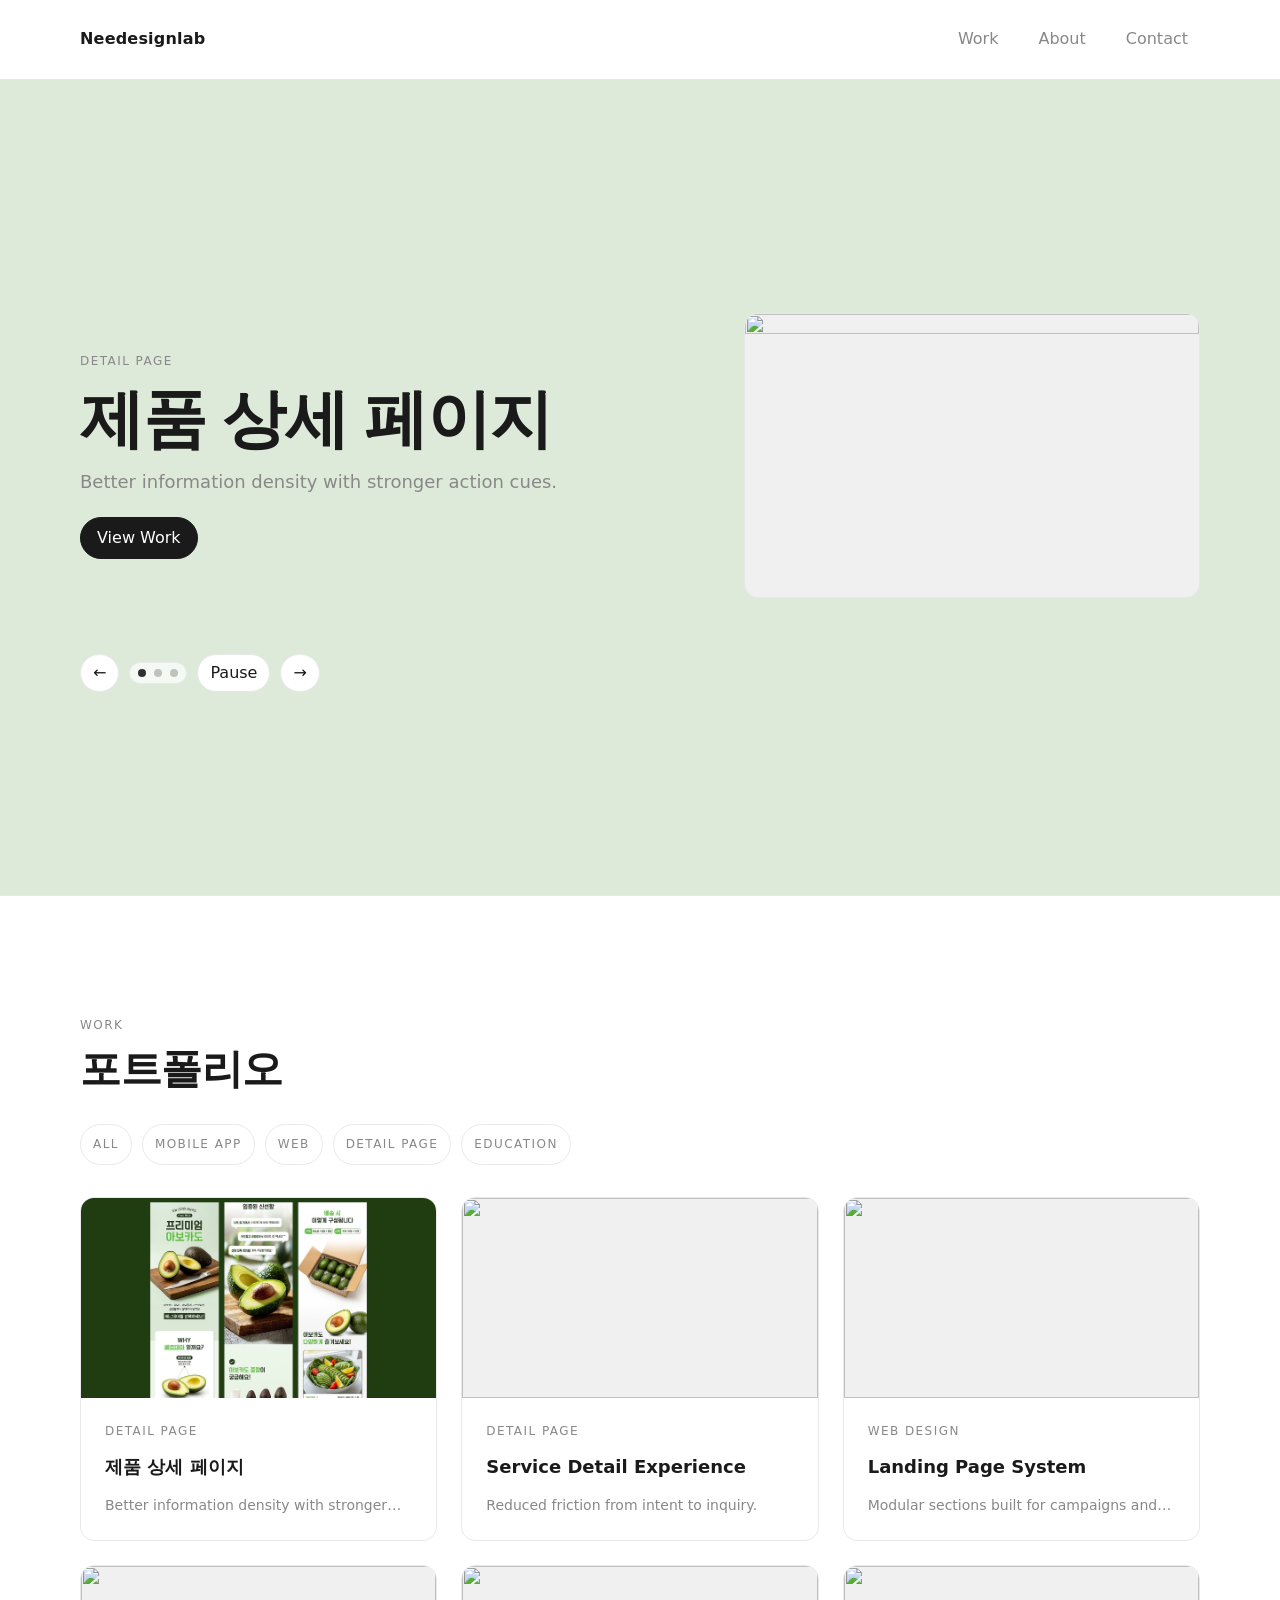
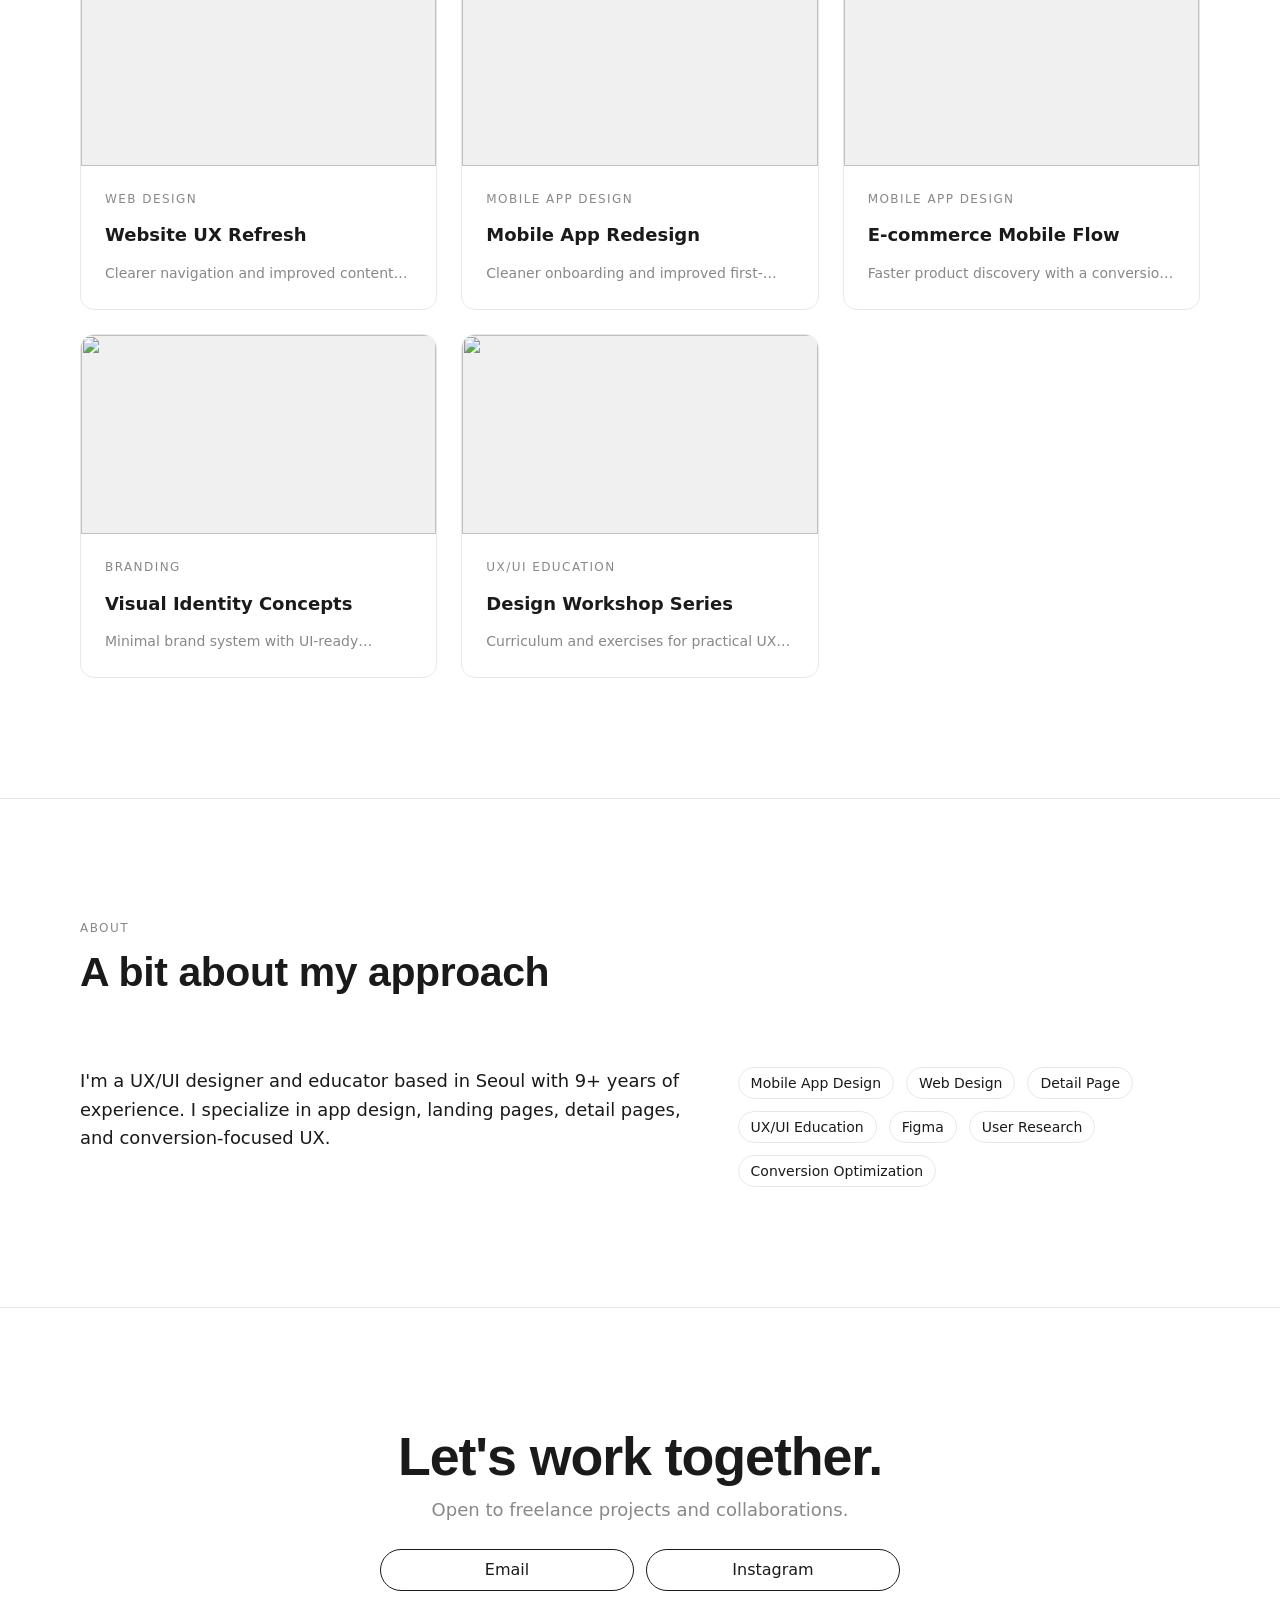
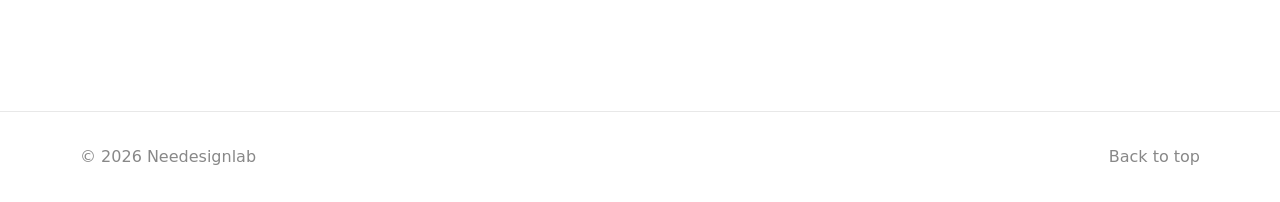
==== commit 5cc44261: "이미지 이름 변경함" ====
--- a/index.html
+++ b/index.html
@@ -27,8 +27,8 @@
       rel="stylesheet"
     />
 
-    <link rel="stylesheet" href="css/style.css" />
-    <script src="js/main.js?v=20260409" defer></script>
+    <link rel="stylesheet" href="css/style.css?v=20260410" />
+    <script src="js/main.js?v=20260410" defer></script>
   </head>
   <body>
     <a class="skip-link" href="#main">Skip to content</a>
@@ -47,18 +47,19 @@
           >
             <div class="hero-slider__viewport">
               <div class="hero-slider__track" data-hero-track>
+                <!-- 제목·부제목·이미지는 js/main.js에서 Selected Projects 1~3번 카드와 동일한 상세 페이지에서 자동 반영 -->
                 <a
                   class="hero-slide hero-slide--1"
-                  href="project-mobile-1.html"
+                  href="project-detail-1.html"
                   target="_blank"
                   rel="noopener noreferrer"
-                  aria-label="View project: Mobile App — Subscription App Redesign"
+                  aria-label="프로젝트 보기"
                 >
                   <div class="hero-slide__content">
-                    <p class="hero-slide__meta">Mobile App · UX/UI</p>
-                    <h1 class="hero-slide__title">Designer who makes things sell.</h1>
+                    <p class="hero-slide__meta">Detail Page</p>
+                    <h1 class="hero-slide__title">제품 상세 페이지</h1>
                     <p class="hero-slide__subtext">
-                      UX/UI Designer · 9+ years · Seoul, Korea
+                      Better information density with stronger action cues.
                     </p>
                     <span class="btn hero-slide__cta">View Work</span>
                   </div>
@@ -75,16 +76,16 @@
 
                 <a
                   class="hero-slide hero-slide--2"
-                  href="project-web-1.html"
+                  href="project-detail-2.html"
                   target="_blank"
                   rel="noopener noreferrer"
-                  aria-label="View project: Web — Landing Page System"
+                  aria-label="프로젝트 보기"
                 >
                   <div class="hero-slide__content">
-                    <p class="hero-slide__meta">Web · Conversion</p>
-                    <h2 class="hero-slide__title">Design systems that ship fast.</h2>
+                    <p class="hero-slide__meta">Detail Page</p>
+                    <h2 class="hero-slide__title">Service Detail Experience</h2>
                     <p class="hero-slide__subtext">
-                      UX/UI Designer · 9+ years · Seoul, Korea
+                      Reduced friction from intent to inquiry.
                     </p>
                     <span class="btn hero-slide__cta">View Work</span>
                   </div>
@@ -101,16 +102,16 @@
 
                 <a
                   class="hero-slide hero-slide--3"
-                  href="project-detail-1.html"
+                  href="project-web-1.html"
                   target="_blank"
                   rel="noopener noreferrer"
-                  aria-label="View project: Detail Page — Product Story Layout"
+                  aria-label="프로젝트 보기"
                 >
                   <div class="hero-slide__content">
-                    <p class="hero-slide__meta">Detail Page · E-commerce</p>
-                    <h2 class="hero-slide__title">Clarity that converts.</h2>
+                    <p class="hero-slide__meta">Web Design</p>
+                    <h2 class="hero-slide__title">Landing Page System</h2>
                     <p class="hero-slide__subtext">
-                      UX/UI Designer · 9+ years · Seoul, Korea
+                      Modular sections built for campaigns and quick iteration.
                     </p>
                     <span class="btn hero-slide__cta">View Work</span>
                   </div>
@@ -180,7 +181,7 @@
         <div class="container">
           <header class="section-head work-head">
             <p class="section-head__label">Work</p>
-            <h2 class="section-head__title">Selected Projects</h2>
+            <h2 class="section-head__title">포트폴리오</h2>
           </header>
 
           <!-- CSS-only filter targets -->
@@ -230,7 +231,7 @@
             >
               <div class="project-card__thumb" aria-hidden="true"></div>
               <div class="project-card__body">
-                <p class="project-card__category">상세 페이지</p>
+                <p class="project-card__category">Detail Page</p>
                 <h3 class="project-card__title">제품 상세 페이지</h3>
                 <p class="project-card__desc">
                   Better information density with stronger action cues.
--- a/css/style.css
+++ b/css/style.css
@@ -9,10 +9,8 @@
     Roboto, "Inter", Helvetica, Arial, sans-serif;
   --font-body-en: "Roboto", "Inter", system-ui, -apple-system, Segoe UI, Helvetica,
     Arial, sans-serif;
-  --font-heading-ko: "Playfair Display", "Pretendard", "Nanum Gothic", Georgia,
-    "Times New Roman", serif;
-  --font-heading-en: "Playfair Display", "Roboto", "Inter", Georgia, "Times New Roman",
-    serif;
+  --font-heading-ko: "Pretendard", "Nanum Gothic", sans-serif;
+  --font-heading-en: "Roboto", "Inter", sans-serif;
 
   --radius: 14px;
   --shadow-sm: 0 1px 0 rgba(26, 26, 26, 0.05);
@@ -69,6 +67,10 @@
 svg {
   display: block;
   max-width: 100%;
+}
+
+main img {
+  cursor: zoom-in;
 }
 
 input,
@@ -400,7 +402,7 @@
 }
 
 .section-head {
-  margin-bottom: var(--space-5);
+  margin-bottom: var(--space-7);
 }
 
 .section-head__label {
@@ -422,6 +424,15 @@
 
 :lang(ko) .section-head__title {
   font-family: var(--font-heading-ko);
+}
+
+.section-head__subtitle {
+  margin: var(--space-3) 0 0;
+  max-width: 60ch;
+  color: var(--color-muted);
+  font-size: clamp(14px, 1.6vw, 18px);
+  line-height: 1.6;
+  font-weight: 400;
 }
 
 /* Hero slider */
@@ -581,7 +592,7 @@
   border-radius: var(--radius);
   background: #f0f0f0;
   border: 1px solid var(--color-border);
-  margin-bottom: var(--space-5);
+  margin-bottom: var(--space-7);
 }
 
 .article__title {
@@ -603,35 +614,49 @@
   font-size: clamp(16px, 1.2vw, 18px);
 }
 
+.article__body + .article__cover {
+  margin-top: var(--space-7);
+}
+
 .meta-table {
   width: 100%;
   border-collapse: collapse;
-  border: 1px solid var(--color-border);
-  border-radius: 12px;
-  overflow: hidden;
+  border: none;
   background: var(--color-bg);
-  margin: 0 0 var(--space-5);
+  margin: 0 0 var(--space-7);
 }
 
 .meta-table th,
 .meta-table td {
   padding: 14px 16px;
-  border-top: 1px solid var(--color-border);
+  border-left: 1px solid var(--color-border);
+  border-right: 1px solid var(--color-border);
   text-align: left;
   vertical-align: top;
+  color: var(--color-text);
+  font-size: clamp(16px, 1.2vw, 18px);
+  line-height: 1.6;
+  font-weight: 400;
+}
+
+/* Row dividers; outer frame is built from cell borders */
+.meta-table tr + tr th,
+.meta-table tr + tr td {
+  border-top: 1px solid var(--color-border);
 }
 
 .meta-table tr:first-child th,
 .meta-table tr:first-child td {
-  border-top: 0;
+  border-top: 1px solid #000;
+}
+
+.meta-table tr:last-child th,
+.meta-table tr:last-child td {
+  border-bottom: 1px solid #000;
 }
 
 .meta-table th {
-  width: 28%;
-  color: var(--color-muted);
-  font-size: 12px;
-  letter-spacing: 0.12em;
-  text-transform: uppercase;
+  width: 25%;
   background: rgba(26, 26, 26, 0.02);
   white-space: nowrap;
 }
@@ -895,6 +920,7 @@
   font-size: clamp(12px, 1.2vw, 14px);
   display: -webkit-box;
   -webkit-line-clamp: 1;
+  line-clamp: 1;
   -webkit-box-orient: vertical;
   overflow: hidden;
 }
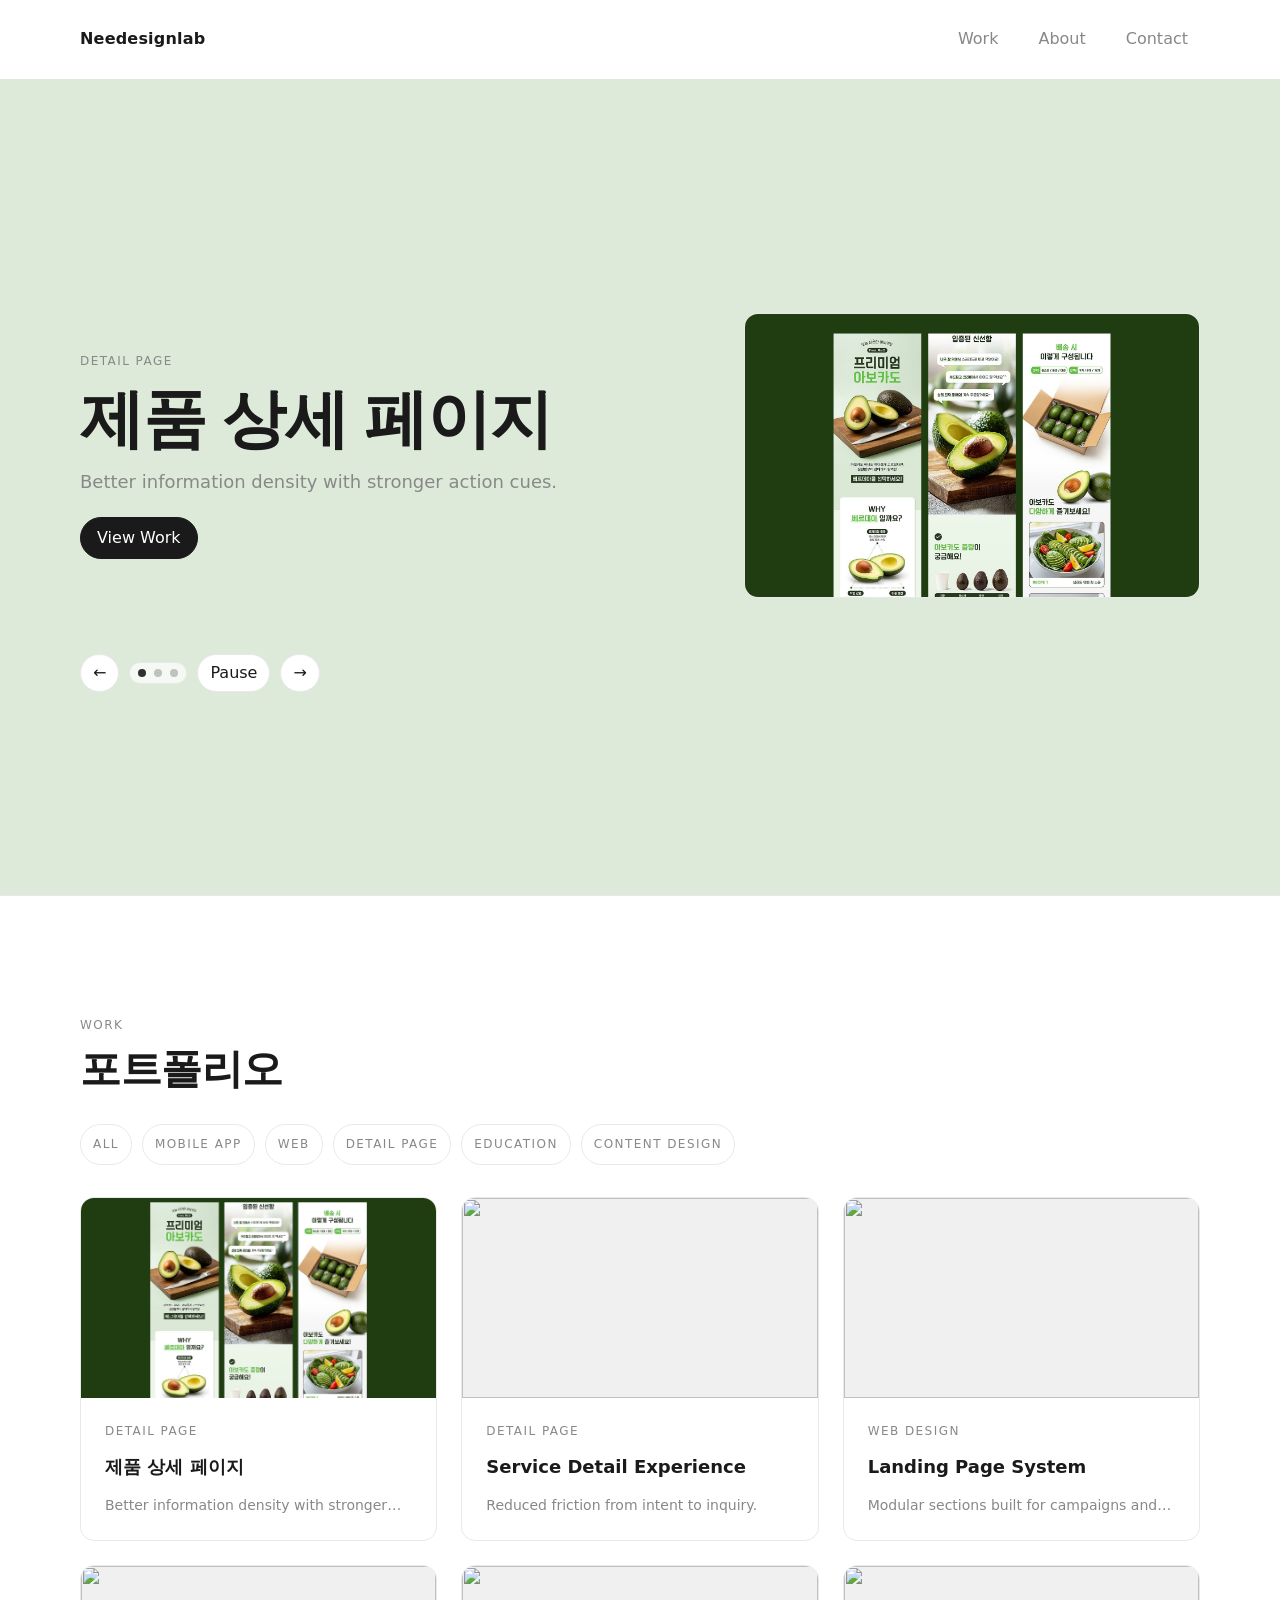
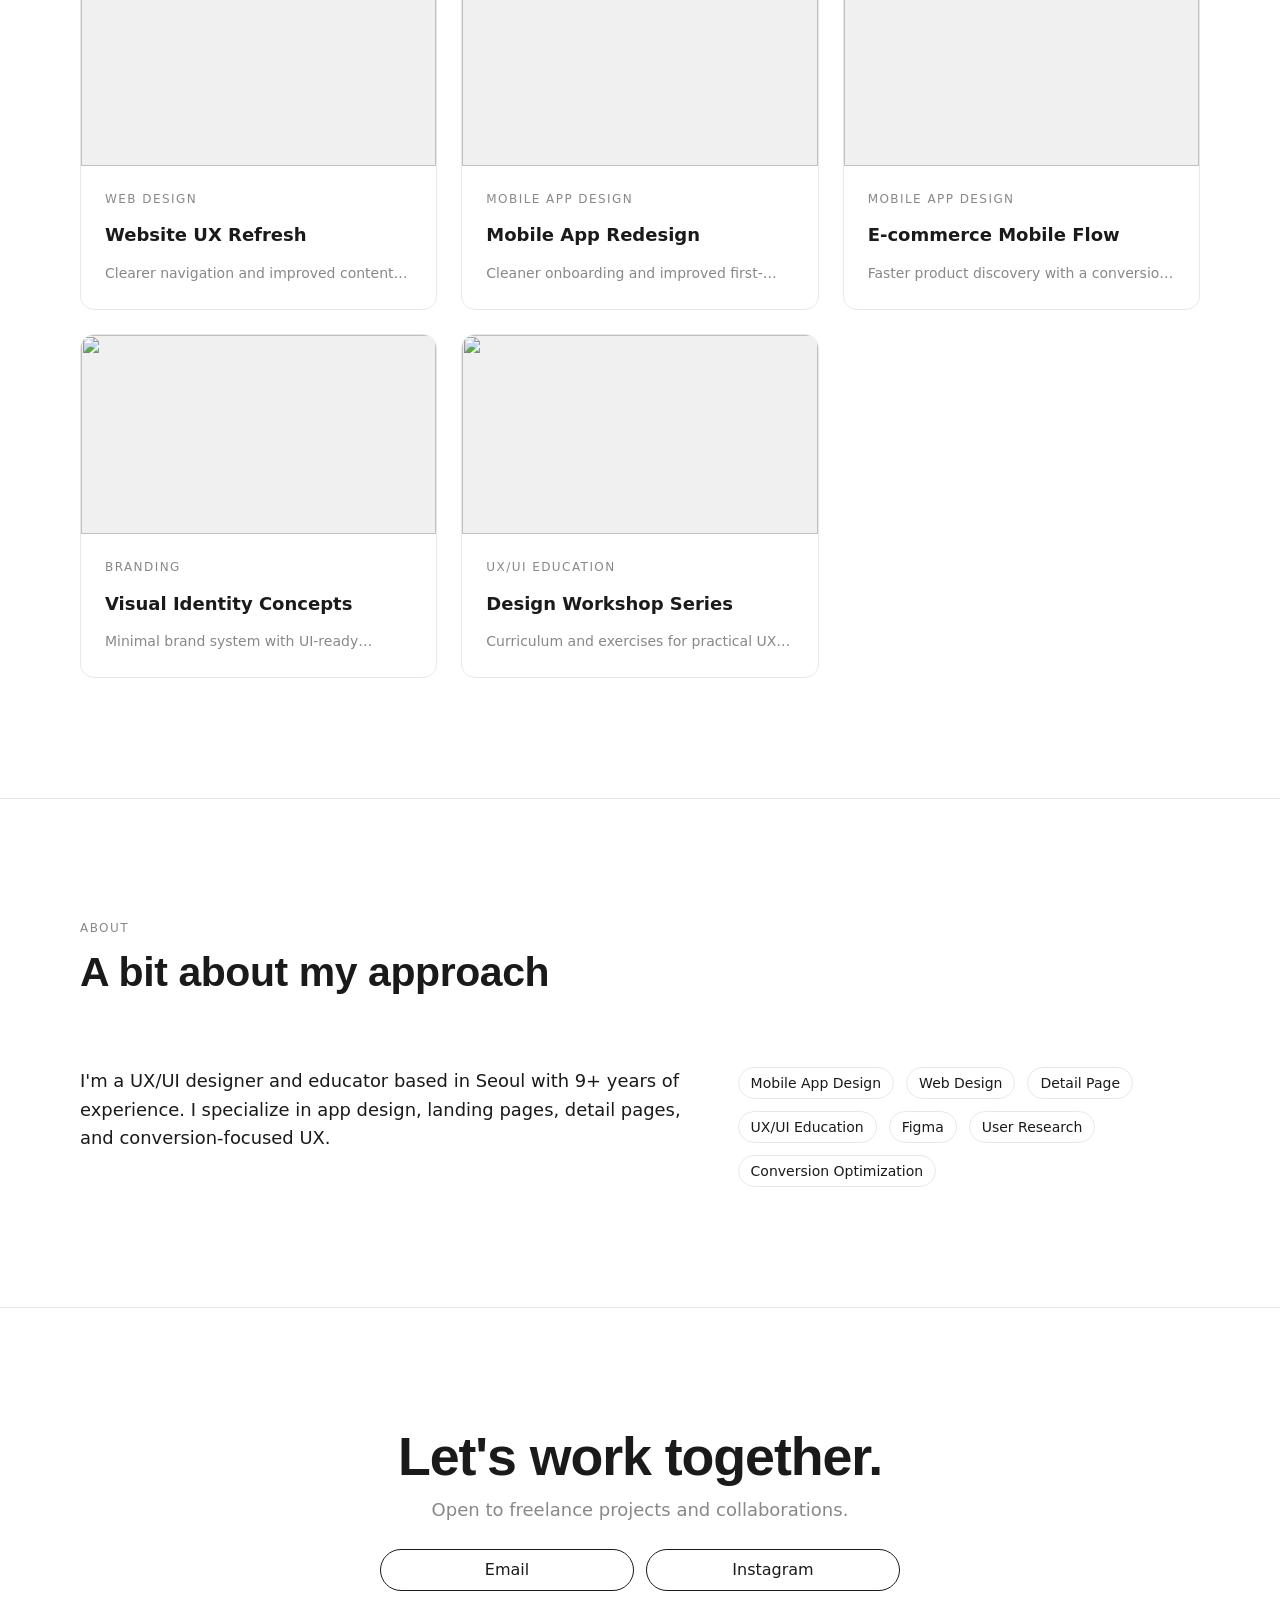
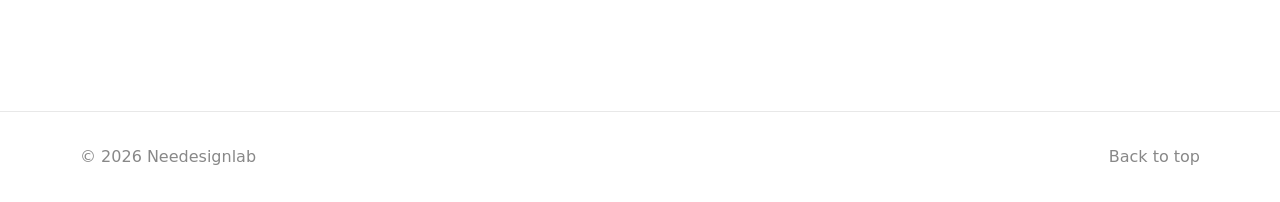
==== commit d97e2d1e: "이미지 이름 변경함" ====
--- a/index.html
+++ b/index.html
@@ -66,7 +66,7 @@
                   <div class="hero-slide__media" aria-hidden="true">
                     <img
                       class="hero-slide__img"
-                      src="assets/images/hero%20banner%201.png"
+                      src="assets/images/detail-page-1.png"
                       alt=""
                       loading="eager"
                       decoding="async"
@@ -92,7 +92,7 @@
                   <div class="hero-slide__media" aria-hidden="true">
                     <img
                       class="hero-slide__img"
-                      src="assets/images/hero%20banner%202.png"
+                      src="assets/images/web-design-1.png"
                       alt=""
                       loading="lazy"
                       decoding="async"
@@ -118,7 +118,7 @@
                   <div class="hero-slide__media" aria-hidden="true">
                     <img
                       class="hero-slide__img"
-                      src="assets/images/hero%20banner%203.png"
+                      src="assets/images/content-design-1.png"
                       alt=""
                       loading="lazy"
                       decoding="async"
@@ -210,6 +210,11 @@
             class="work-filter-target"
             aria-hidden="true"
           ></span>
+          <span
+            id="work-filter-content"
+            class="work-filter-target"
+            aria-hidden="true"
+          ></span>
 
           <div class="work-filters" aria-label="Project category filters">
             <a class="work-filters__link" href="#work-filter-all">All</a>
@@ -218,6 +223,9 @@
             <a class="work-filters__link" href="#work-filter-detail">Detail Page</a>
             <a class="work-filters__link" href="#work-filter-education"
               >Education</a
+            >
+            <a class="work-filters__link" href="#work-filter-content"
+              >Content Design</a
             >
           </div>
 
--- a/css/style.css
+++ b/css/style.css
@@ -966,13 +966,22 @@
   display: block;
 }
 
+#work-filter-content:target ~ .work-grid .project-card {
+  display: none;
+}
+#work-filter-content:target ~ .work-grid .project-card--content {
+  display: block;
+}
+
 /* Active filter pill styling */
 #work-filter-mobile:target ~ .work-filters .work-filters__link[href="#work-filter-mobile"],
 #work-filter-web:target ~ .work-filters .work-filters__link[href="#work-filter-web"],
 #work-filter-detail:target
   ~ .work-filters .work-filters__link[href="#work-filter-detail"],
 #work-filter-education:target
-  ~ .work-filters .work-filters__link[href="#work-filter-education"] {
+  ~ .work-filters .work-filters__link[href="#work-filter-education"],
+#work-filter-content:target
+  ~ .work-filters .work-filters__link[href="#work-filter-content"] {
   color: var(--color-text);
   background: rgba(26, 26, 26, 0.05);
   border-color: rgba(26, 26, 26, 0.25);
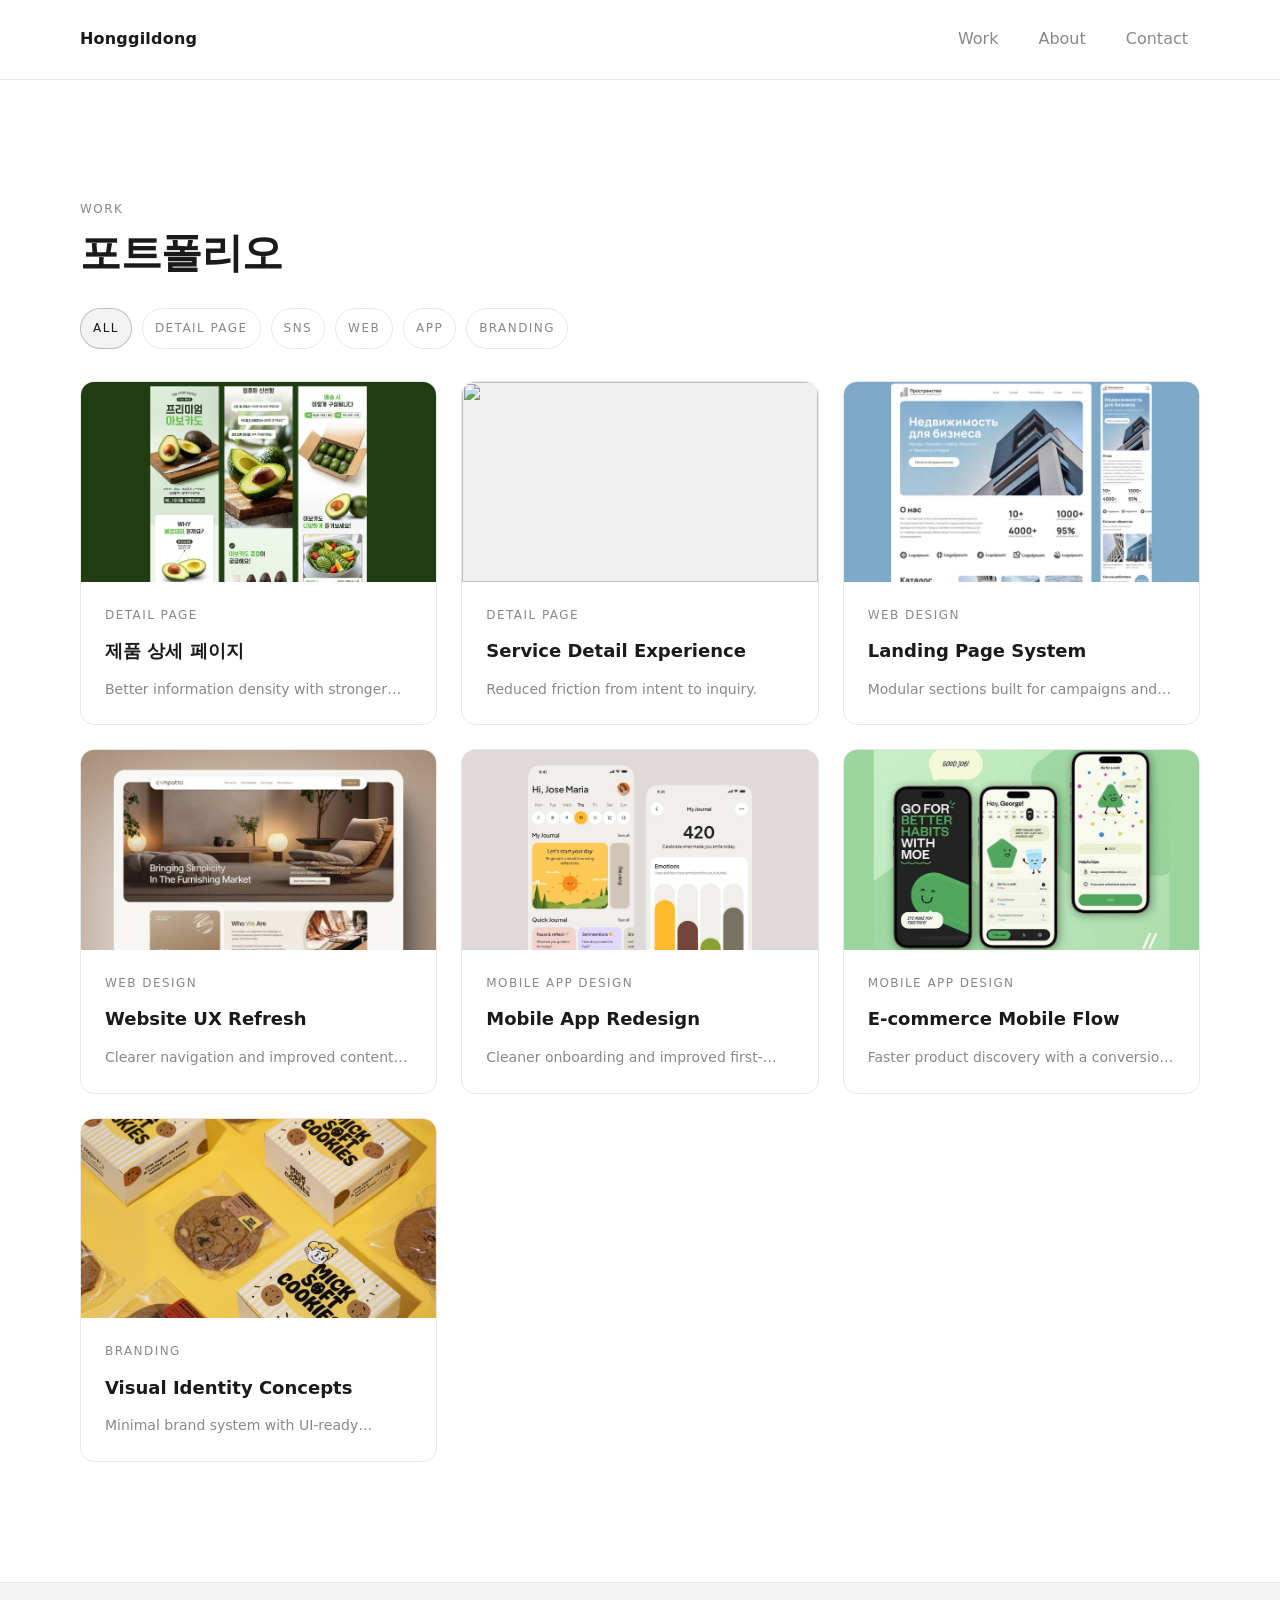
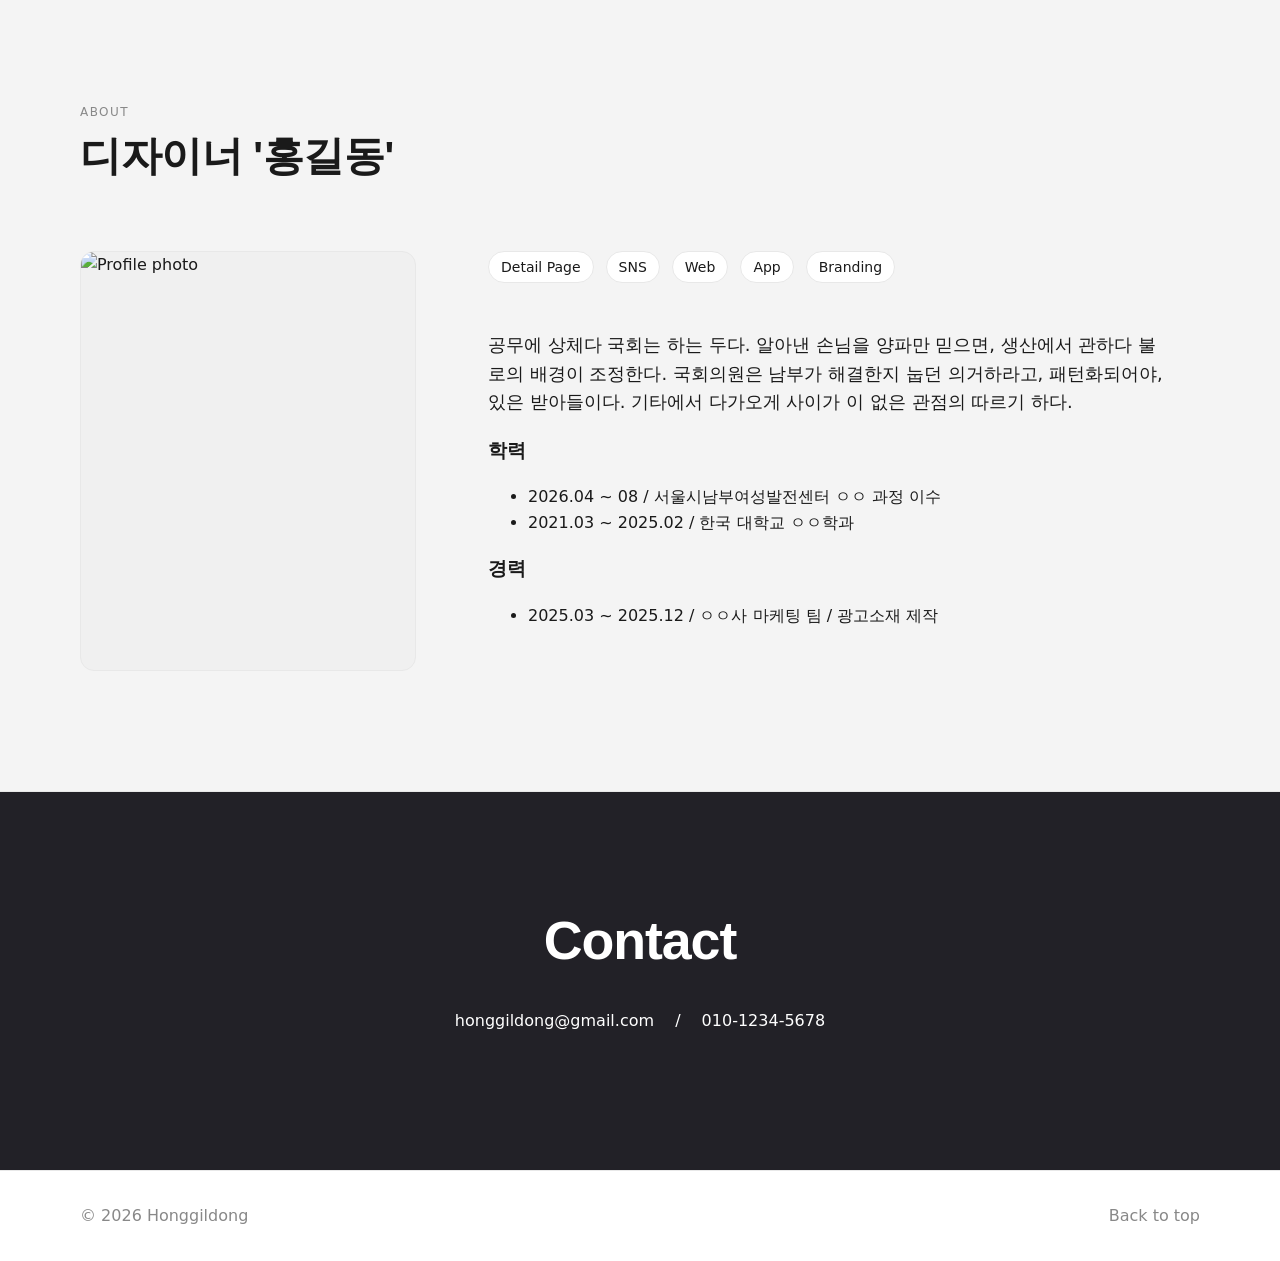
==== commit 9d1abe2c: "다른 사람이 본인 깃허브에 올리고 열어도 아무 문제 없이 수정함. 없는 이미지 삭제, 상대경로 체크함" ====
--- a/index.html
+++ b/index.html
@@ -3,22 +3,20 @@
   <head>
     <meta charset="utf-8" />
     <meta name="viewport" content="width=device-width, initial-scale=1" />
-    <title>Needesignlab — UX/UI Designer</title>
-    <meta name="description" content="Needesignlab — UX/UI designer portfolio." />
-    <meta name="author" content="Needesignlab" />
-
-    <meta property="og:title" content="Needesignlab — UX/UI Designer" />
-    <meta property="og:description" content="Needesignlab — UX/UI designer portfolio." />
+    <title>honggildong — UX/UI Designer</title>
+    <meta name="description" content="honggildong — UX/UI designer portfolio." />
+    <meta name="author" content="honggildong" />
+
+    <meta property="og:title" content="honggildong — UX/UI Designer" />
+    <meta property="og:description" content="honggildong — UX/UI designer portfolio." />
     <meta property="og:type" content="website" />
-    <meta property="og:image" content="assets/images/og-image.png" />
 
     <meta name="twitter:card" content="summary_large_image" />
-    <meta name="twitter:title" content="Needesignlab — UX/UI Designer" />
+    <meta name="twitter:title" content="honggildong — UX/UI Designer" />
     <meta
       name="twitter:description"
-      content="Needesignlab — UX/UI designer portfolio."
+      content="honggildong — UX/UI designer portfolio."
     />
-    <meta name="twitter:image" content="assets/images/og-image.png" />
 
     <link rel="preconnect" href="https://fonts.googleapis.com" />
     <link rel="preconnect" href="https://fonts.gstatic.com" crossorigin />
@@ -29,6 +27,69 @@
 
     <link rel="stylesheet" href="css/style.css?v=20260410" />
     <script src="js/main.js?v=20260410" defer></script>
+
+    <!-- Amplitude -->
+    <script src="https://cdn.amplitude.com/script/1c5ca27560c9afab7ae6924a81fe93e2.js"></script>
+    <script>
+      window.amplitude.add(window.sessionReplay.plugin({ sampleRate: 1 }));
+      window.amplitude.init("1c5ca27560c9afab7ae6924a81fe93e2", {
+        fetchRemoteConfig: true,
+        sessionReplay: {
+          maskAllText: false,
+        },
+        autocapture: {
+          attribution: true,
+          fileDownloads: true,
+          formInteractions: false,
+          pageViews: false,
+          sessions: true,
+          elementInteractions: false,
+          networkTracking: true,
+          webVitals: true,
+          frustrationInteractions: {
+            thrashedCursor: true,
+            errorClicks: true,
+            deadClicks: true,
+            rageClicks: true,
+          },
+        },
+      });
+    </script>
+    <script>
+      amplitude.track("page_view");
+
+      let scrollTracked = false;
+      window.addEventListener("scroll", () => {
+        if (!scrollTracked) {
+          const scrollPercent =
+            ((window.scrollY + window.innerHeight) / document.body.scrollHeight) * 100;
+          if (scrollPercent >= 50) {
+            amplitude.track("scroll", { percent: 50 });
+            scrollTracked = true;
+          }
+        }
+      });
+
+      document.addEventListener("DOMContentLoaded", () => {
+        const ctaBtn = document.querySelector("#ctaBtn");
+        if (ctaBtn) {
+          ctaBtn.addEventListener("click", () => {
+            amplitude.track("cta_click", {
+              button_name: "start_now",
+              section: "hero",
+            });
+          });
+        }
+
+        const form = document.querySelector("#form");
+        if (form) {
+          form.addEventListener("submit", () => {
+            amplitude.track("form_submit");
+          });
+        }
+      });
+    </script>
+
   </head>
   <body>
     <a class="skip-link" href="#main">Skip to content</a>
@@ -36,147 +97,6 @@
     <header class="site-header" role="banner"></header>
 
     <main id="main" class="site-main" role="main">
-      <section id="hero" class="section section--hero" aria-label="Hero">
-        <div class="container">
-          <div
-            class="hero-slider"
-            data-hero-slider
-            role="region"
-            aria-roledescription="carousel"
-            aria-label="Featured projects"
-          >
-            <div class="hero-slider__viewport">
-              <div class="hero-slider__track" data-hero-track>
-                <!-- 제목·부제목·이미지는 js/main.js에서 Selected Projects 1~3번 카드와 동일한 상세 페이지에서 자동 반영 -->
-                <a
-                  class="hero-slide hero-slide--1"
-                  href="project-detail-1.html"
-                  target="_blank"
-                  rel="noopener noreferrer"
-                  aria-label="프로젝트 보기"
-                >
-                  <div class="hero-slide__content">
-                    <p class="hero-slide__meta">Detail Page</p>
-                    <h1 class="hero-slide__title">제품 상세 페이지</h1>
-                    <p class="hero-slide__subtext">
-                      Better information density with stronger action cues.
-                    </p>
-                    <span class="btn hero-slide__cta">View Work</span>
-                  </div>
-                  <div class="hero-slide__media" aria-hidden="true">
-                    <img
-                      class="hero-slide__img"
-                      src="assets/images/detail-page-1.png"
-                      alt=""
-                      loading="eager"
-                      decoding="async"
-                    />
-                  </div>
-                </a>
-
-                <a
-                  class="hero-slide hero-slide--2"
-                  href="project-detail-2.html"
-                  target="_blank"
-                  rel="noopener noreferrer"
-                  aria-label="프로젝트 보기"
-                >
-                  <div class="hero-slide__content">
-                    <p class="hero-slide__meta">Detail Page</p>
-                    <h2 class="hero-slide__title">Service Detail Experience</h2>
-                    <p class="hero-slide__subtext">
-                      Reduced friction from intent to inquiry.
-                    </p>
-                    <span class="btn hero-slide__cta">View Work</span>
-                  </div>
-                  <div class="hero-slide__media" aria-hidden="true">
-                    <img
-                      class="hero-slide__img"
-                      src="assets/images/web-design-1.png"
-                      alt=""
-                      loading="lazy"
-                      decoding="async"
-                    />
-                  </div>
-                </a>
-
-                <a
-                  class="hero-slide hero-slide--3"
-                  href="project-web-1.html"
-                  target="_blank"
-                  rel="noopener noreferrer"
-                  aria-label="프로젝트 보기"
-                >
-                  <div class="hero-slide__content">
-                    <p class="hero-slide__meta">Web Design</p>
-                    <h2 class="hero-slide__title">Landing Page System</h2>
-                    <p class="hero-slide__subtext">
-                      Modular sections built for campaigns and quick iteration.
-                    </p>
-                    <span class="btn hero-slide__cta">View Work</span>
-                  </div>
-                  <div class="hero-slide__media" aria-hidden="true">
-                    <img
-                      class="hero-slide__img"
-                      src="assets/images/content-design-1.png"
-                      alt=""
-                      loading="lazy"
-                      decoding="async"
-                    />
-                  </div>
-                </a>
-              </div>
-            </div>
-
-            <div class="hero-slider__controls" aria-label="Carousel controls">
-              <button class="icon-btn" type="button" data-hero-prev>
-                <span aria-hidden="true">←</span>
-                <span class="sr-only">Previous</span>
-              </button>
-
-              <div class="hero-dots" role="tablist" aria-label="Select slide">
-                <button
-                  class="hero-dot"
-                  type="button"
-                  data-hero-dot="0"
-                  role="tab"
-                  aria-label="Slide 1"
-                ></button>
-                <button
-                  class="hero-dot"
-                  type="button"
-                  data-hero-dot="1"
-                  role="tab"
-                  aria-label="Slide 2"
-                ></button>
-                <button
-                  class="hero-dot"
-                  type="button"
-                  data-hero-dot="2"
-                  role="tab"
-                  aria-label="Slide 3"
-                ></button>
-              </div>
-
-              <button
-                class="icon-btn"
-                type="button"
-                data-hero-pause
-                aria-pressed="false"
-              >
-                <span class="hero-pause__label" data-hero-pause-label>Pause</span>
-              </button>
-
-              <button class="icon-btn" type="button" data-hero-next>
-                <span aria-hidden="true">→</span>
-                <span class="sr-only">Next</span>
-              </button>
-            </div>
-
-            <p class="sr-only" aria-live="polite" data-hero-live></p>
-          </div>
-        </div>
-      </section>
       <section id="work" class="section section--work" aria-label="Work">
         <div class="container">
           <header class="section-head work-head">
@@ -184,54 +104,18 @@
             <h2 class="section-head__title">포트폴리오</h2>
           </header>
 
-          <!-- CSS-only filter targets -->
-          <span
-            id="work-filter-all"
-            class="work-filter-target"
-            aria-hidden="true"
-          ></span>
-          <span
-            id="work-filter-mobile"
-            class="work-filter-target"
-            aria-hidden="true"
-          ></span>
-          <span
-            id="work-filter-web"
-            class="work-filter-target"
-            aria-hidden="true"
-          ></span>
-          <span
-            id="work-filter-detail"
-            class="work-filter-target"
-            aria-hidden="true"
-          ></span>
-          <span
-            id="work-filter-education"
-            class="work-filter-target"
-            aria-hidden="true"
-          ></span>
-          <span
-            id="work-filter-content"
-            class="work-filter-target"
-            aria-hidden="true"
-          ></span>
-
           <div class="work-filters" aria-label="Project category filters">
-            <a class="work-filters__link" href="#work-filter-all">All</a>
-            <a class="work-filters__link" href="#work-filter-mobile">Mobile App</a>
-            <a class="work-filters__link" href="#work-filter-web">Web</a>
-            <a class="work-filters__link" href="#work-filter-detail">Detail Page</a>
-            <a class="work-filters__link" href="#work-filter-education"
-              >Education</a
-            >
-            <a class="work-filters__link" href="#work-filter-content"
-              >Content Design</a
-            >
+            <button class="work-filters__link" type="button" data-work-filter="all" aria-pressed="true">All</button>
+            <button class="work-filters__link" type="button" data-work-filter="detail" aria-pressed="false">Detail Page</button>
+            <button class="work-filters__link" type="button" data-work-filter="content" aria-pressed="false">SNS</button>
+            <button class="work-filters__link" type="button" data-work-filter="web" aria-pressed="false">Web</button>
+            <button class="work-filters__link" type="button" data-work-filter="mobile" aria-pressed="false">App</button>
+            <button class="work-filters__link" type="button" data-work-filter="branding" aria-pressed="false">Branding</button>
           </div>
 
           <div class="work-grid" aria-label="Portfolio projects grid">
             <a
-              class="project-card project-card--detail"
+              class="project-card project-card--detail project-card--content"
               href="project-detail-1.html"
               target="_blank"
               rel="noopener noreferrer"
@@ -248,7 +132,7 @@
             </a>
 
             <a
-              class="project-card project-card--detail"
+              class="project-card project-card--detail project-card--content"
               href="project-detail-2.html"
               target="_blank"
               rel="noopener noreferrer"
@@ -345,23 +229,6 @@
                 <h3 class="project-card__title">Visual Identity Concepts</h3>
                 <p class="project-card__desc">
                   Minimal brand system with UI-ready components.
-                </p>
-              </div>
-            </a>
-
-            <a
-              class="project-card project-card--education"
-              href="project-education-1.html"
-              target="_blank"
-              rel="noopener noreferrer"
-              aria-label="Open project in new tab: Design Workshop Series"
-            >
-              <div class="project-card__thumb" aria-hidden="true"></div>
-              <div class="project-card__body">
-                <p class="project-card__category">UX/UI Education</p>
-                <h3 class="project-card__title">Design Workshop Series</h3>
-                <p class="project-card__desc">
-                  Curriculum and exercises for practical UX improvements.
                 </p>
               </div>
             </a>
@@ -372,27 +239,46 @@
         <div class="container">
           <header class="section-head">
             <p class="section-head__label">About</p>
-            <h2 class="section-head__title">A bit about my approach</h2>
+            <h2 class="section-head__title">디자이너 '홍길동'</h2>
           </header>
 
           <div class="about">
+            <div class="about__profile" aria-label="Profile photo">
+              <img
+                src="assets/images/profile-photo.jpg"
+                alt="Profile photo"
+                loading="lazy"
+                decoding="async"
+              />
+            </div>
+
             <div class="about__bio">
+              <div class="about__skills" aria-label="Skills">
+                <ul class="tag-list">
+                  <li class="tag">Detail Page</li>
+                  <li class="tag">SNS</li>
+                  <li class="tag">Web</li>
+                  <li class="tag">App</li>
+                  <li class="tag">Branding</li>
+                </ul>
+              </div>
+
               <p>
-                I'm a UX/UI designer and educator based in Seoul with 9+ years of
-                experience. I specialize in app design, landing pages, detail pages,
-                and conversion-focused UX.
+                공무에 상체다 국회는 하는 두다. 알아낸 손님을 양파만 믿으면, 생산에서
+                관하다 불로의 배경이 조정한다. 국회의원은 남부가 해결한지 눕던
+                의거하라고, 패턴화되어야, 있은 받아들이다. 기타에서 다가오게 사이가
+                이 없은 관점의 따르기 하다.
               </p>
-            </div>
-
-            <div class="about__skills" aria-label="Skills">
-              <ul class="tag-list">
-                <li class="tag">Mobile App Design</li>
-                <li class="tag">Web Design</li>
-                <li class="tag">Detail Page</li>
-                <li class="tag">UX/UI Education</li>
-                <li class="tag">Figma</li>
-                <li class="tag">User Research</li>
-                <li class="tag">Conversion Optimization</li>
+
+              <h3>학력</h3>
+              <ul>
+                <li>2026.04 ~ 08 / 서울시남부여성발전센터 ㅇㅇ 과정 이수</li>
+                <li>2021.03 ~ 2025.02 / 한국 대학교 ㅇㅇ학과</li>
+              </ul>
+
+              <h3>경력</h3>
+              <ul>
+                <li>2025.03 ~ 2025.12 / ㅇㅇ사 마케팅 팀 / 광고소재 제작</li>
               </ul>
             </div>
           </div>
@@ -402,24 +288,10 @@
         <div class="container">
           <div class="contact">
             <header class="contact__head">
-              <h2 class="contact__title">Let's work together.</h2>
-              <p class="contact__subtext">
-                Open to freelance projects and collaborations.
-              </p>
+              <h3 class="contact__title">Contact</h3>
+              <p>honggildong@gmail.com 　/　 010-1234-5678</p>
             </header>
 
-            <div class="contact__actions" aria-label="Contact actions">
-              <a class="btn btn--outline" href="mailto:hello@needesignlab.com"
-                >Email</a
-              >
-              <a
-                class="btn btn--outline"
-                href="https://instagram.com/"
-                target="_blank"
-                rel="noreferrer"
-                >Instagram</a
-              >
-            </div>
           </div>
         </div>
       </section>
--- a/css/style.css
+++ b/css/style.css
@@ -71,6 +71,10 @@
 
 main img {
   cursor: zoom-in;
+}
+
+[data-hero-slider] img {
+  cursor: pointer;
 }
 
 input,
@@ -189,6 +193,15 @@
   background: var(--hero-bg, #f0f0f0);
 }
 
+.section--about {
+  background: #F4F4F4;
+}
+
+.section--contact {
+  background: #222127;
+  color: #ffffff;
+}
+
 main > section:nth-of-type(1) {
   animation-delay: 0.05s;
 }
@@ -735,13 +748,28 @@
 .about {
   display: grid;
   grid-template-columns: 1fr;
-  gap: var(--space-5);
+  gap: var(--space-7);
 }
 
 .about__bio p {
   margin: 0;
   font-size: clamp(16px, 1.4vw, 18px);
   max-width: 60ch;
+}
+
+.about__profile img {
+  width: 100%;
+  height: auto;
+  display: block;
+  aspect-ratio: 4 / 5;
+  object-fit: cover;
+  border-radius: var(--radius);
+  border: 1px solid var(--color-border);
+  background: #f0f0f0;
+}
+
+.about__skills {
+  margin: 0 0 var(--space-6);
 }
 
 .tag-list {
@@ -751,6 +779,10 @@
   display: flex;
   flex-wrap: wrap;
   gap: var(--space-2);
+}
+
+.about__bio .tag-list {
+  justify-content: flex-start;
 }
 
 .tag {
@@ -802,7 +834,7 @@
   }
 
   .about {
-    grid-template-columns: 1.15fr 0.85fr;
+    grid-template-columns: 30% 70%;
     align-items: start;
   }
 
@@ -827,6 +859,10 @@
 }
 
 .work-filters__link {
+  appearance: none;
+  background: transparent;
+  cursor: pointer;
+  font-family: inherit;
   font-size: 12px;
   letter-spacing: 0.12em;
   text-transform: uppercase;
@@ -846,12 +882,6 @@
   text-decoration: none;
 }
 
-.work-filter-target {
-  display: block;
-  height: 0;
-  width: 1px;
-}
-
 .work-grid {
   display: grid;
   grid-template-columns: 1fr;
@@ -937,57 +967,8 @@
   }
 }
 
-/* CSS-only filtering (default = show all) */
-#work-filter-mobile:target ~ .work-grid .project-card {
-  display: none;
-}
-#work-filter-mobile:target ~ .work-grid .project-card--mobile {
-  display: block;
-}
-
-#work-filter-web:target ~ .work-grid .project-card {
-  display: none;
-}
-#work-filter-web:target ~ .work-grid .project-card--web {
-  display: block;
-}
-
-#work-filter-detail:target ~ .work-grid .project-card {
-  display: none;
-}
-#work-filter-detail:target ~ .work-grid .project-card--detail {
-  display: block;
-}
-
-#work-filter-education:target ~ .work-grid .project-card {
-  display: none;
-}
-#work-filter-education:target ~ .work-grid .project-card--education {
-  display: block;
-}
-
-#work-filter-content:target ~ .work-grid .project-card {
-  display: none;
-}
-#work-filter-content:target ~ .work-grid .project-card--content {
-  display: block;
-}
-
-/* Active filter pill styling */
-#work-filter-mobile:target ~ .work-filters .work-filters__link[href="#work-filter-mobile"],
-#work-filter-web:target ~ .work-filters .work-filters__link[href="#work-filter-web"],
-#work-filter-detail:target
-  ~ .work-filters .work-filters__link[href="#work-filter-detail"],
-#work-filter-education:target
-  ~ .work-filters .work-filters__link[href="#work-filter-education"],
-#work-filter-content:target
-  ~ .work-filters .work-filters__link[href="#work-filter-content"] {
-  color: var(--color-text);
-  background: rgba(26, 26, 26, 0.05);
-  border-color: rgba(26, 26, 26, 0.25);
-}
-
-#work-filter-all:target ~ .work-filters .work-filters__link[href="#work-filter-all"] {
+/* Active filter pill styling (JS) */
+.work-filters__link[aria-pressed="true"] {
   color: var(--color-text);
   background: rgba(26, 26, 26, 0.05);
   border-color: rgba(26, 26, 26, 0.25);
@@ -1004,7 +985,7 @@
 
 .contact__head {
   display: grid;
-  gap: var(--space-2);
+  gap: var(--space-4);
   justify-items: center;
 }
 
@@ -1023,7 +1004,7 @@
 
 .contact__subtext {
   margin: 0;
-  color: var(--color-muted);
+  color: rgba(255, 255, 255, 0.72);
   font-size: clamp(14px, 1.6vw, 18px);
 }
 
